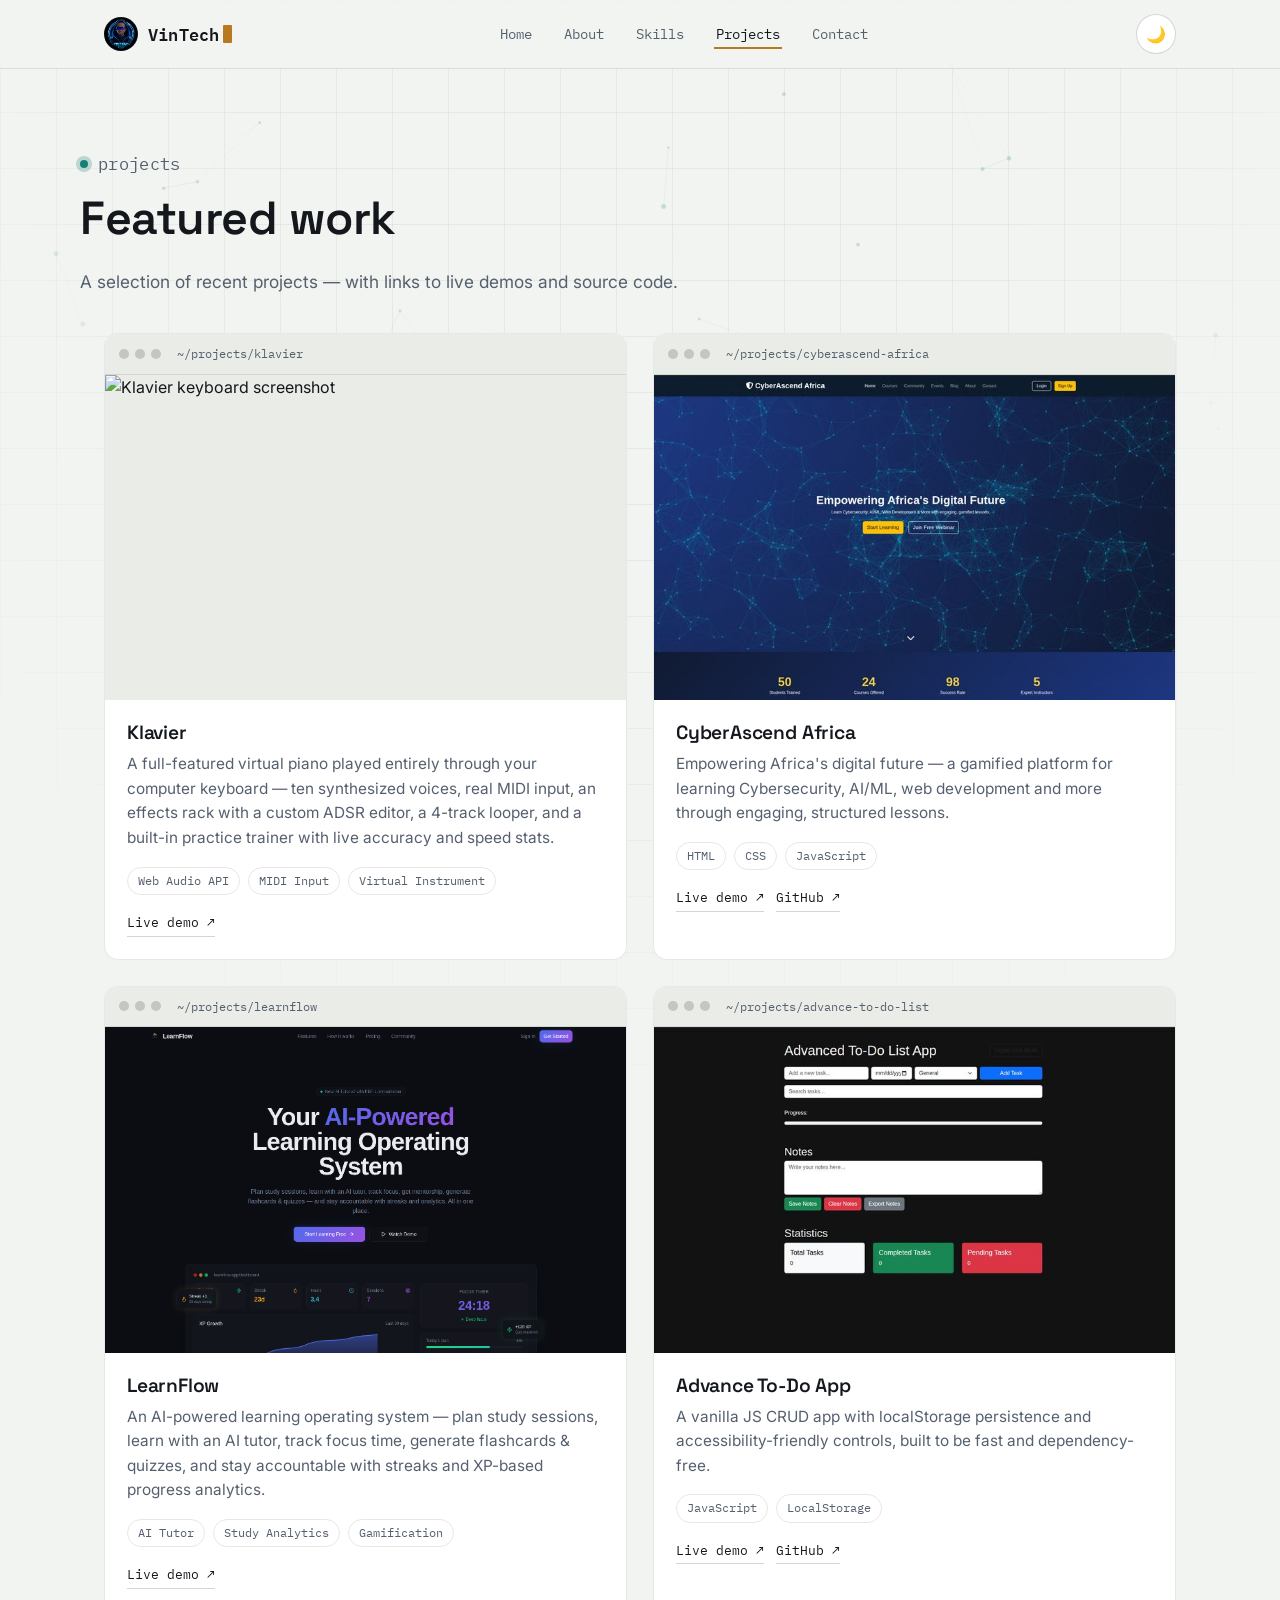
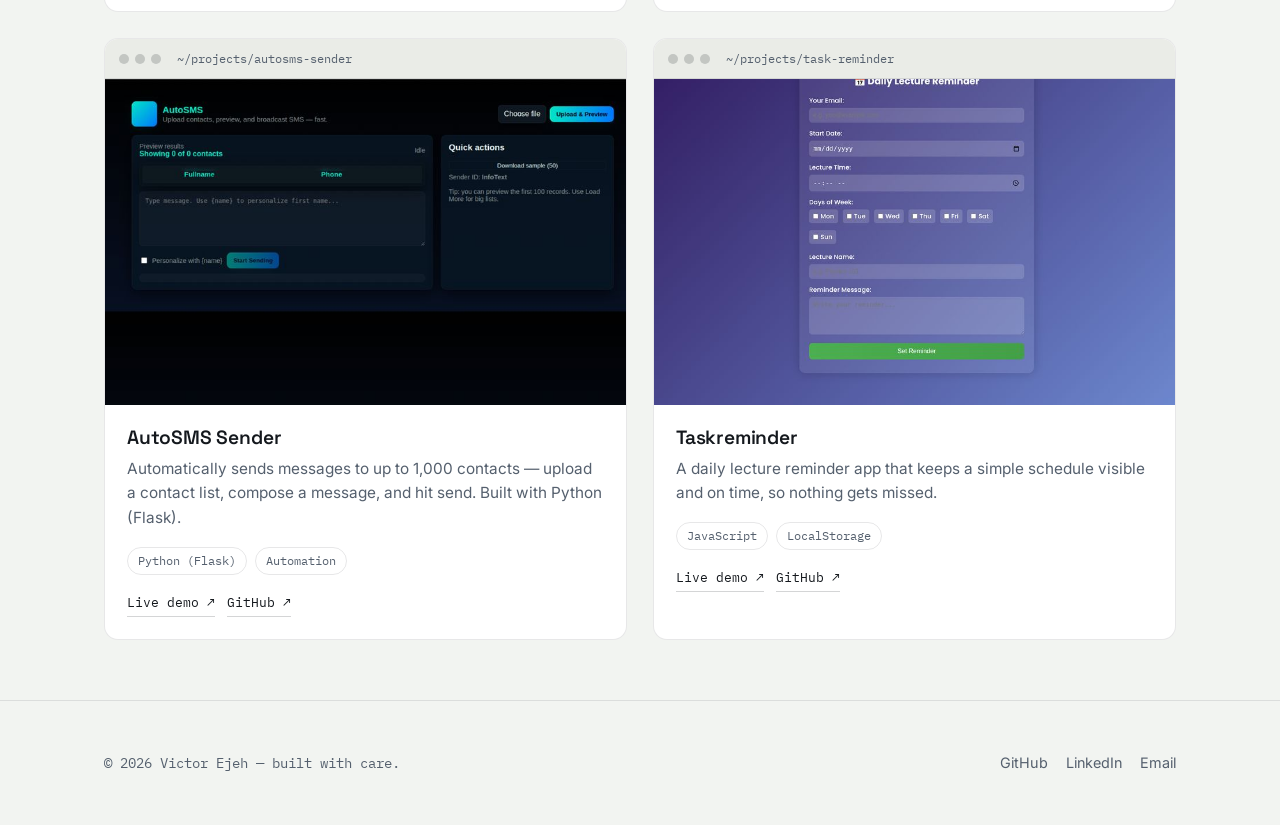
==== projects.html @ 753bf1e8 "Update image source for LearnFlow project" ====
<!DOCTYPE html>
<html lang="en">
<head>
<meta charset="UTF-8" />
<meta name="viewport" content="width=device-width, initial-scale=1.0" />
<title>Projects — Victor Ejeh</title>
<meta name="description" content="A selection of recent work by Victor Ejeh, with links to live demos and source code." />
<link rel="preconnect" href="https://fonts.googleapis.com" />
<link rel="icon" href="favicon.ico" sizes="any" />
<link rel="icon" type="image/png" href="images/favicon-32.png" sizes="32x32" />
<link rel="apple-touch-icon" href="images/apple-touch-icon.png" />
<link rel="stylesheet" href="styles.css" />
<script>
  (function(){ try {
    var t = localStorage.getItem('ve-theme');
    if(t){ document.documentElement.setAttribute('data-theme', t); }
  } catch(e){} })();
</script>
</head>
<body>
<a class="skip-link" href="#main">Skip to content</a>
<div class="bg-grid" aria-hidden="true"></div>
<canvas id="bg-canvas" aria-hidden="true"></canvas>

<header class="site-nav">
  <div class="container">
    <a class="logo" href="index.html"><img src="images/vintech-logo-mark.png" alt="" class="logo-mark" width="34" height="34" /><span class="logo-text">VinTech<span class="cursor" aria-hidden="true"></span></span></a>
    <button class="nav-toggle" data-nav-toggle aria-label="Toggle menu" aria-expanded="false">☰</button>
    <ul class="nav-links" data-nav-links>
      <li><a href="index.html">Home</a></li>
      <li><a href="about.html">About</a></li>
      <li><a href="skills.html">Skills</a></li>
      <li><a href="projects.html">Projects</a></li>
      <li><a href="contact.html">Contact</a></li>
    </ul>
    <div class="nav-right">
      <button class="theme-toggle" data-theme-toggle aria-label="Toggle theme">🌙</button>
    </div>
  </div>
</header>

<main id="main">
  <section class="page-head container reveal is-visible">
    <p class="eyebrow">projects</p>
    <h1>Featured work</h1>
    <p>A selection of recent projects — with links to live demos and source code.</p>
  </section>

  <section class="container">
    <div class="project-grid">

      <article class="project-card reveal">
        <div class="window-bar">
          <span class="window-dots"><span></span><span></span><span></span></span>
          <span class="window-path">~/projects/klavier</span>
        </div>
        <div class="project-media">
          <img src="images/Klavier.jpg" alt="Klavier keyboard screenshot" loading="lazy" />
        </div>
        <div class="project-body">
          <h3>Klavier</h3>
          <p>A full-featured virtual piano played entirely through your computer keyboard — ten synthesized voices, real MIDI input, an effects rack with a custom ADSR editor, a 4-track looper, and a built-in practice trainer with live accuracy and speed stats.</p>
          <div class="project-tags">
            <span class="project-tag">Web Audio API</span>
            <span class="project-tag">MIDI Input</span>
            <span class="project-tag">Virtual Instrument</span>
          </div>
          <div class="project-links">
            <a href="https://klavier-eight.vercel.app/" target="_blank" rel="noopener">Live demo ↗</a>
          </div>
        </div>
      </article>

      <article class="project-card reveal">
        <div class="window-bar">
          <span class="window-dots"><span></span><span></span><span></span></span>
          <span class="window-path">~/projects/cyberascend-africa</span>
        </div>
        <div class="project-media">
          <img src="images/Cyberascend.jpg" alt="CyberAscend Africa screenshot" loading="lazy" />
        </div>
        <div class="project-body">
          <h3>CyberAscend Africa</h3>
          <p>Empowering Africa's digital future — a gamified platform for learning Cybersecurity, AI/ML, web development and more through engaging, structured lessons.</p>
          <div class="project-tags">
            <span class="project-tag">HTML</span>
            <span class="project-tag">CSS</span>
            <span class="project-tag">JavaScript</span>
          </div>
          <div class="project-links">
            <a href="https://cyberascend-africa.vercel.app/" target="_blank" rel="noopener">Live demo ↗</a>
            <a href="https://github.com/Vict1111-code/cyberascend-Africa" target="_blank" rel="noopener">GitHub ↗</a>
          </div>
        </div>
      </article>

      <article class="project-card reveal">
        <div class="window-bar">
          <span class="window-dots"><span></span><span></span><span></span></span>
          <span class="window-path">~/projects/learnflow</span>
        </div>
        <div class="project-media">
          <img src="images/lf.png" alt="LearnFlow dashboard screenshot" loading="lazy" />
        </div>
        <div class="project-body">
          <h3>LearnFlow</h3>
          <p>An AI-powered learning operating system — plan study sessions, learn with an AI tutor, track focus time, generate flashcards &amp; quizzes, and stay accountable with streaks and XP-based progress analytics.</p>
          <div class="project-tags">
            <span class="project-tag">AI Tutor</span>
            <span class="project-tag">Study Analytics</span>
            <span class="project-tag">Gamification</span>
          </div>
          <div class="project-links">
            <a href="https://getlearnflow.lovable.app/" target="_blank" rel="noopener">Live demo ↗</a>
          </div>
        </div>
      </article>

      <article class="project-card reveal">
        <div class="window-bar">
          <span class="window-dots"><span></span><span></span><span></span></span>
          <span class="window-path">~/projects/advance-to-do-list</span>
        </div>
        <div class="project-media">
          <img src="images/AdvanceToDo.jpg" alt="Advance To-Do App screenshot" loading="lazy" />
        </div>
        <div class="project-body">
          <h3>Advance To-Do App</h3>
          <p>A vanilla JS CRUD app with localStorage persistence and accessibility-friendly controls, built to be fast and dependency-free.</p>
          <div class="project-tags">
            <span class="project-tag">JavaScript</span>
            <span class="project-tag">LocalStorage</span>
          </div>
          <div class="project-links">
            <a href="https://advance-to-do-list-zeta.vercel.app/" target="_blank" rel="noopener">Live demo ↗</a>
            <a href="https://github.com/Vict1111-code/Advance-to_do-list" target="_blank" rel="noopener">GitHub ↗</a>
          </div>
        </div>
      </article>

      <article class="project-card reveal">
        <div class="window-bar">
          <span class="window-dots"><span></span><span></span><span></span></span>
          <span class="window-path">~/projects/autosms-sender</span>
        </div>
        <div class="project-media">
          <img src="images/autoSMS.jpg" alt="AutoSMS Sender screenshot" loading="lazy" />
        </div>
        <div class="project-body">
          <h3>AutoSMS Sender</h3>
          <p>Automatically sends messages to up to 1,000 contacts — upload a contact list, compose a message, and hit send. Built with Python (Flask).</p>
          <div class="project-tags">
            <span class="project-tag">Python (Flask)</span>
            <span class="project-tag">Automation</span>
          </div>
          <div class="project-links">
            <a href="https://auto-sms-eight.vercel.app/" target="_blank" rel="noopener">Live demo ↗</a>
            <a href="https://github.com/Vict1111-code/AutoSMS" target="_blank" rel="noopener">GitHub ↗</a>
          </div>
        </div>
      </article>

      <article class="project-card reveal">
        <div class="window-bar">
          <span class="window-dots"><span></span><span></span><span></span></span>
          <span class="window-path">~/projects/task-reminder</span>
        </div>
        <div class="project-media">
          <img src="images/tk.jpg" alt="Taskreminder screenshot" loading="lazy" />
        </div>
        <div class="project-body">
          <h3>Taskreminder</h3>
          <p>A daily lecture reminder app that keeps a simple schedule visible and on time, so nothing gets missed.</p>
          <div class="project-tags">
            <span class="project-tag">JavaScript</span>
            <span class="project-tag">LocalStorage</span>
          </div>
          <div class="project-links">
            <a href="https://taskreminderi.vercel.app/" target="_blank" rel="noopener">Live demo ↗</a>
            <a href="https://github.com/Vict1111-code/Task-reminder" target="_blank" rel="noopener">GitHub ↗</a>
          </div>
        </div>
      </article>

    </div>
  </section>
</main>

<footer class="site-footer">
  <div class="container footer-row">
    <p class="footer-note">© 2026 Victor Ejeh — built with care.</p>
    <div class="footer-links">
      <a href="https://github.com/Vict1111-code" target="_blank" rel="noopener">GitHub</a>
      <a href="https://www.linkedin.com/in/victor-ejeh-155392334" target="_blank" rel="noopener">LinkedIn</a>
      <a href="mailto:v68410811@gmail.com">Email</a>
    </div>
  </div>
</footer>

<script src="script.js"></script>
<script src="motion.js"></script>
</body>
</html>
---- styles.css ----
/* ==========================================================================
   Victor Ejeh — Portfolio
   Design system: "build log" — a developer's journey told like commit history.
   Fonts: Space Grotesk (display) · IBM Plex Mono (labels/data) · Inter (body)
   ========================================================================== */

@import url('https://fonts.googleapis.com/css2?family=Space+Grotesk:wght@400;500;600;700&family=IBM+Plex+Mono:wght@400;500;600&family=Inter:wght@400;500;600;700&display=swap');

:root{
  --bg:#f2f4f1;
  --surface:#ffffff;
  --surface-2:#eaece7;
  --text:#14181d;
  --muted:#55606e;
  --accent:#b9791f;
  --accent-2:#157f76;
  --border:rgba(20,24,29,0.10);
  --border-strong:rgba(20,24,29,0.18);
  --shadow:0 10px 30px -12px rgba(20,24,29,0.18);
  --radius:14px;
  --radius-sm:8px;
  --maxw:1120px;
  color-scheme: light;
}

html[data-theme="dark"]{
  --bg:#0b1220;
  --surface:#121b2e;
  --surface-2:#0e1626;
  --text:#e7ecf3;
  --muted:#93a0b4;
  --accent:#f0a93b;
  --accent-2:#35c9b8;
  --border:rgba(255,255,255,0.09);
  --border-strong:rgba(255,255,255,0.16);
  --shadow:0 10px 30px -12px rgba(0,0,0,0.55);
  color-scheme: dark;
}

*,*::before,*::after{ box-sizing:border-box; }
html{ scroll-behavior:smooth; }
@media (prefers-reduced-motion: reduce){
  html{ scroll-behavior:auto; }
  *,*::before,*::after{ animation-duration:0.001ms !important; animation-iteration-count:1 !important; transition-duration:0.001ms !important; scroll-behavior:auto !important; }
}

body{
  margin:0;
  background:var(--bg);
  color:var(--text);
  font-family:'Inter',system-ui,sans-serif;
  font-size:16px;
  line-height:1.6;
  transition:background .35s ease, color .35s ease;
  -webkit-font-smoothing:antialiased;
}

.bg-grid{
  position:fixed; inset:0; z-index:-2; pointer-events:none;
  background-image:
    linear-gradient(var(--border) 1px, transparent 1px),
    linear-gradient(90deg, var(--border) 1px, transparent 1px);
  background-size:56px 56px;
  mask-image:radial-gradient(ellipse 80% 60% at 50% 0%, black 40%, transparent 85%);
  opacity:.5;
}

/* ---------- animated particle-network background ---------- */
#bg-canvas{
  position:fixed; inset:0; z-index:-1; pointer-events:none;
  width:100%; height:100%;
  opacity:.55;
  mask-image:radial-gradient(ellipse 90% 70% at 50% 0%, black 45%, transparent 92%);
  -webkit-mask-image:radial-gradient(ellipse 90% 70% at 50% 0%, black 45%, transparent 92%);
}
html[data-theme="light"] #bg-canvas{ opacity:.28; }

/* ---------- page transition blend (3D) ---------- */
body{ perspective:1400px; }
#main{
  transform-style:preserve-3d;
  backface-visibility:hidden;
  will-change:transform, opacity, filter;
}
#main.page-exit{
  animation:pageExit .26s ease forwards;
}
#main.page-enter{
  transform:perspective(1400px) rotateY(6deg) translateZ(-80px) translateX(24px);
  opacity:0;
  filter:blur(6px);
}
#main.page-enter-active{
  transform:perspective(1400px) rotateY(0) translateZ(0) translateX(0);
  opacity:1;
  filter:blur(0);
  transition:transform .42s cubic-bezier(.2,.7,.2,1), opacity .38s ease, filter .38s ease;
}
@keyframes pageExit{
  to{
    transform:perspective(1400px) rotateY(-6deg) translateZ(-80px) translateX(-24px);
    opacity:0;
    filter:blur(6px);
  }
}
@media (prefers-reduced-motion: reduce){
  #main.page-exit, #main.page-enter, #main.page-enter-active{
    animation:none !important; transition:none !important; transform:none !important; filter:none !important; opacity:1 !important;
  }
}

h1,h2,h3,h4{
  font-family:'Space Grotesk',system-ui,sans-serif;
  font-weight:600;
  line-height:1.15;
  margin:0 0 .5em;
  letter-spacing:-0.01em;
}

.mono{ font-family:'IBM Plex Mono',monospace; }

a{ color:inherit; text-decoration:none; }

.container{
  max-width:var(--maxw);
  margin:0 auto;
  padding:0 24px;
}

/* ---------- skip link ---------- */
.skip-link{
  position:absolute; left:-999px; top:auto;
  background:var(--accent); color:#0b1220; padding:10px 16px;
  border-radius:var(--radius-sm); z-index:1000; font-family:'IBM Plex Mono',monospace; font-size:14px;
}
.skip-link:focus{ left:16px; top:16px; }

/* ---------- focus ---------- */
a:focus-visible, button:focus-visible, input:focus-visible, textarea:focus-visible{
  outline:2px solid var(--accent-2);
  outline-offset:3px;
  border-radius:4px;
}

/* ---------- nav ---------- */
.site-nav{
  position:sticky; top:0; z-index:100;
  background:color-mix(in srgb, var(--bg) 78%, transparent);
  backdrop-filter:blur(10px) saturate(140%);
  -webkit-backdrop-filter:blur(10px) saturate(140%);
  border-bottom:1px solid var(--border);
}
.site-nav .container{
  display:flex; align-items:center; justify-content:space-between;
  height:68px;
}
.logo{
  font-family:'IBM Plex Mono',monospace;
  font-weight:600;
  font-size:1.05rem;
  display:inline-flex; align-items:center; gap:10px;
}
.logo-mark{
  width:34px; height:34px;
  border-radius:50%;
  object-fit:cover;
  background:#05070c;
  border:1px solid var(--border-strong);
  flex-shrink:0;
}
.logo-text{ display:inline-flex; align-items:center; letter-spacing:.01em; }
.logo .cursor{
  display:inline-block; width:9px; height:1.1em; background:var(--accent);
  margin-left:4px; animation:blink 1.1s steps(1) infinite;
  border-radius:1px;
}
@keyframes blink{ 50%{ opacity:0; } }

.nav-links{
  display:flex; align-items:center; gap:28px; list-style:none; margin:0; padding:0;
}
.nav-links a{
  font-family:'IBM Plex Mono',monospace;
  font-size:14px;
  color:var(--muted);
  position:relative;
  padding:6px 2px;
  transition:color .2s ease;
}
.nav-links a::after{
  content:'';
  position:absolute; left:0; right:100%; bottom:0; height:2px;
  background:var(--accent);
  transition:right .25s ease;
}
.nav-links a:hover,
.nav-links a[aria-current="page"]{ color:var(--text); }
.nav-links a:hover::after,
.nav-links a[aria-current="page"]::after{ right:0; }

.nav-right{ display:flex; align-items:center; gap:10px; }

.theme-toggle{
  width:40px; height:40px;
  display:inline-flex; align-items:center; justify-content:center;
  border-radius:50%;
  border:1px solid var(--border-strong);
  background:var(--surface);
  color:var(--text);
  cursor:pointer;
  font-size:16px;
  transition:transform .25s ease, border-color .2s ease;
}
.theme-toggle:hover{ border-color:var(--accent); transform:rotate(-14deg); }

.nav-toggle{
  display:none;
  width:40px; height:40px;
  border:1px solid var(--border-strong);
  border-radius:var(--radius-sm);
  background:var(--surface);
  color:var(--text);
  cursor:pointer;
  align-items:center; justify-content:center;
}

@media (max-width:760px){
  .nav-toggle{ display:inline-flex; }
  .nav-links{
    position:fixed; inset:68px 0 auto 0;
    flex-direction:column; align-items:flex-start; gap:0;
    background:var(--surface);
    border-bottom:1px solid var(--border);
    padding:8px 24px 20px;
    transform:translateY(-8px);
    opacity:0; visibility:hidden;
    transition:opacity .2s ease, transform .2s ease, visibility .2s;
  }
  .nav-links.open{ opacity:1; visibility:visible; transform:translateY(0); }
  .nav-links li{ width:100%; border-bottom:1px dashed var(--border); }
  .nav-links a{ display:block; padding:14px 0; }
  .nav-links a::after{ display:none; }
}

/* ---------- buttons ---------- */
.btn{
  display:inline-flex; align-items:center; gap:8px;
  font-family:'IBM Plex Mono',monospace;
  font-size:14px;
  padding:12px 20px;
  border-radius:var(--radius-sm);
  border:1px solid var(--border-strong);
  cursor:pointer;
  transition:transform .2s ease, background .2s ease, border-color .2s ease, box-shadow .2s ease;
  background:transparent;
  color:var(--text);
}
.btn:hover{ transform:translateY(-2px); }
.btn-primary{
  background:var(--accent);
  border-color:var(--accent);
  color:#0b1220;
  font-weight:600;
}
.btn-primary:hover{ box-shadow:0 8px 22px -8px var(--accent); }
.btn-ghost:hover{ border-color:var(--accent-2); color:var(--accent-2); }
.btn-arrow{ transition:transform .2s ease; }
.btn:hover .btn-arrow{ transform:translateX(3px); }

/* ---------- eyebrow / section labels ---------- */
.eyebrow{
  font-family:'IBM Plex Mono',monospace;
  font-size:13px;
  color:var(--accent-2);
  display:inline-flex; align-items:center; gap:10px;
  margin-bottom:14px;
  letter-spacing:.02em;
}
.eyebrow::before{
  content:'';
  width:8px; height:8px; border-radius:50%;
  background:var(--accent-2);
  box-shadow:0 0 0 4px color-mix(in srgb, var(--accent-2) 25%, transparent);
}
.section-head{
  max-width:640px;
  margin:0 0 44px;
}
.section-head p{ color:var(--muted); margin:10px 0 0; font-size:1.05rem; }

section{ padding:88px 0; }
@media (max-width:760px){ section{ padding:56px 0; } }

.divider{
  border:0; height:1px; background:var(--border); margin:0;
}

/* ---------- hero ---------- */
.hero{
  padding:72px 0 40px;
  display:grid; grid-template-columns:1.15fr .85fr; gap:56px; align-items:center;
}
@media (max-width:900px){ .hero{ grid-template-columns:1fr; gap:40px; padding:36px 0 20px; } }

.hero-eyebrow{
  font-family:'IBM Plex Mono',monospace;
  font-size:13px; color:var(--muted); margin-bottom:18px;
  display:flex; align-items:center; gap:10px;
}
.status-dot{
  width:9px; height:9px; border-radius:50%; background:#3ecf8e;
  box-shadow:0 0 0 4px rgba(62,207,142,.22);
  animation:pulse 2.2s ease-in-out infinite;
}
@keyframes pulse{ 0%,100%{ opacity:1; } 50%{ opacity:.45; } }

.hero h1{
  font-size:clamp(2.6rem, 6vw, 4.2rem);
  margin-bottom:6px;
}
.hero .role-line{
  font-family:'IBM Plex Mono',monospace;
  font-size:clamp(1.05rem,2.4vw,1.35rem);
  color:var(--accent);
  min-height:1.6em;
  margin-bottom:20px;
}
.hero .role-line .type-cursor{
  display:inline-block; width:2px; height:1em; background:var(--accent);
  margin-left:2px; vertical-align:-2px; animation:blink 1s steps(1) infinite;
}
.hero p.lede{
  font-size:1.1rem; color:var(--muted); max-width:52ch; margin:0 0 32px;
}
.hero-ctas{ display:flex; gap:14px; flex-wrap:wrap; margin-bottom:36px; }

.stack-row{ display:flex; flex-wrap:wrap; gap:10px; }
.chip{
  font-family:'IBM Plex Mono',monospace;
  font-size:13px;
  padding:7px 12px;
  border:1px solid var(--border-strong);
  border-radius:999px;
  color:var(--muted);
  background:var(--surface);
}

.hero-art{
  position:relative;
  justify-self:center;
  width:100%;
  max-width:340px;
}
.hero-art .frame{
  position:relative;
  border-radius:20px;
  overflow:hidden;
  border:1px solid var(--border-strong);
  background:var(--surface);
  box-shadow:var(--shadow);
}
.hero-art img{ width:100%; display:block; aspect-ratio:2/3; object-fit:cover; }
.hero-art .badge{
  position:absolute; left:16px; bottom:-18px;
  background:var(--surface);
  border:1px solid var(--border-strong);
  border-radius:12px;
  padding:10px 14px;
  font-family:'IBM Plex Mono',monospace;
  font-size:12.5px;
  box-shadow:var(--shadow);
  display:flex; align-items:center; gap:8px;
}
.hero-art .badge .status-dot{ width:7px; height:7px; }

/* ---------- feature / info cards ---------- */
.card-grid{
  display:grid; grid-template-columns:repeat(3,1fr); gap:20px;
}
@media (max-width:820px){ .card-grid{ grid-template-columns:1fr; } }

.card{
  background:var(--surface);
  border:1px solid var(--border);
  border-radius:var(--radius);
  padding:26px;
  transition:transform .25s ease, border-color .25s ease, box-shadow .25s ease;
}
.card:hover{ transform:translateY(-4px); border-color:var(--border-strong); box-shadow:var(--shadow); }
.card .tag{
  font-family:'IBM Plex Mono',monospace;
  font-size:12px; color:var(--accent-2); margin-bottom:10px; display:block;
}
.card h3{ font-size:1.15rem; margin-bottom:8px; }
.card p{ color:var(--muted); margin:0; font-size:.96rem; }

/* ---------- reveal on scroll ---------- */
.reveal{
  opacity:0; transform:translateY(18px);
  transition:opacity .6s ease, transform .6s ease;
}
.reveal.is-visible{ opacity:1; transform:translateY(0); }
.reveal-stagger > *{ transition-delay:calc(var(--i,0) * 80ms); }

/* ---------- page hero (inner pages) ---------- */
.page-head{ padding:64px 0 20px; }
.page-head h1{ font-size:clamp(2.1rem,4.5vw,2.9rem); }
.page-head p{ color:var(--muted); font-size:1.08rem; max-width:60ch; }

/* ---------- about page ---------- */
.about-grid{
  display:grid; grid-template-columns:.8fr 1.2fr; gap:48px; align-items:start;
}
@media (max-width:820px){ .about-grid{ grid-template-columns:1fr; } }
.about-portrait{
  border-radius:var(--radius);
  overflow:hidden;
  border:1px solid var(--border-strong);
  box-shadow:var(--shadow);
}
.about-portrait img{ width:100%; display:block; aspect-ratio:2/3; object-fit:cover; }

.about-block{ margin-bottom:34px; }
.about-block h2{ font-size:1.3rem; }
.about-block p{ color:var(--muted); }

/* ---------- commit log / timeline (signature element) ---------- */
.timeline{
  position:relative;
  margin-top:8px;
  padding-left:34px;
}
.timeline::before{
  content:'';
  position:absolute; left:9px; top:6px; bottom:6px; width:2px;
  background:linear-gradient(var(--border-strong), var(--border-strong));
  transform-origin:top;
  transform:scaleY(0);
  transition:transform 1s ease;
}
.timeline.is-visible::before{ transform:scaleY(1); }

.commit{
  position:relative;
  padding-bottom:30px;
}
.commit:last-child{ padding-bottom:0; }
.commit::before{
  content:'';
  position:absolute; left:-34px; top:4px;
  width:18px; height:18px; border-radius:50%;
  background:var(--surface);
  border:2px solid var(--accent-2);
  box-shadow:0 0 0 4px var(--bg);
  opacity:0; transform:scale(.4);
  transition:opacity .35s ease, transform .35s ease;
  transition-delay:calc(var(--i,0) * 150ms);
}
.timeline.is-visible .commit::before{ opacity:1; transform:scale(1); }

.commit-hash{
  font-family:'IBM Plex Mono',monospace;
  font-size:12.5px;
  color:var(--accent-2);
  display:block;
  margin-bottom:4px;
}
.commit h3{ font-size:1.05rem; margin-bottom:4px; }
.commit p{ color:var(--muted); margin:0; font-size:.95rem; }

/* ---------- skills page ---------- */
.skill-groups{ display:grid; gap:18px; }
.skill-group{
  background:var(--surface);
  border:1px solid var(--border);
  border-radius:var(--radius);
  padding:24px 26px;
}
.skill-group-head{
  display:flex; align-items:center; justify-content:space-between; gap:16px;
  margin-bottom:14px;
}
.skill-group-head h3{ margin:0; font-size:1.1rem; }
.skill-group-head .path{ color:var(--muted); font-family:'IBM Plex Mono',monospace; font-size:12.5px; }
.skill-items{ display:flex; flex-wrap:wrap; gap:10px; }
.skill-item{
  display:inline-flex; align-items:center; gap:8px;
  border:1px solid var(--border);
  border-radius:999px;
  padding:7px 8px 7px 12px;
  font-size:.92rem;
  background:var(--bg);
}
.level{
  font-family:'IBM Plex Mono',monospace;
  font-size:11px;
  padding:3px 8px;
  border-radius:999px;
  color:#0b1220;
}
.level-core{ background:var(--accent-2); color:#06231f;}
.level-building{ background:var(--accent); }
.level-exploring{ background:transparent; border:1px solid var(--border-strong); color:var(--muted); }

.legend{ display:flex; gap:18px; flex-wrap:wrap; margin-top:18px; }
.legend span{ font-family:'IBM Plex Mono',monospace; font-size:12.5px; color:var(--muted); display:inline-flex; align-items:center; gap:8px; }
.legend .dot{ width:9px; height:9px; border-radius:50%; }

/* ---------- projects ---------- */
.project-grid{ display:grid; grid-template-columns:repeat(2,1fr); gap:26px; }
@media (max-width:860px){ .project-grid{ grid-template-columns:1fr; } }

.project-card{
  border:1px solid var(--border);
  border-radius:var(--radius);
  background:var(--surface);
  overflow:hidden;
  transition:transform .3s ease, box-shadow .3s ease, border-color .3s ease;
}
.project-card:hover{ transform:translateY(-5px); box-shadow:var(--shadow); border-color:var(--border-strong); }

.window-bar{
  display:flex; align-items:center; gap:10px;
  padding:10px 14px;
  background:var(--surface-2);
  border-bottom:1px solid var(--border);
}
.window-dots{ display:flex; gap:6px; }
.window-dots span{ width:10px; height:10px; border-radius:50%; background:var(--border-strong); }
.window-path{
  font-family:'IBM Plex Mono',monospace;
  font-size:12px;
  color:var(--muted);
  margin-left:6px;
  overflow:hidden; text-overflow:ellipsis; white-space:nowrap;
}

.project-media{ overflow:hidden; aspect-ratio:16/10; background:var(--surface-2); }
.project-media img{ width:100%; height:100%; object-fit:cover; display:block; transition:transform .5s ease; }
.project-card:hover .project-media img{ transform:scale(1.045); }

.project-body{ padding:22px; }
.project-body h3{ font-size:1.2rem; margin-bottom:8px; }
.project-body p{ color:var(--muted); margin:0 0 16px; font-size:.96rem; }
.project-tags{ display:flex; gap:8px; flex-wrap:wrap; margin-bottom:18px; }
.project-tag{
  font-family:'IBM Plex Mono',monospace;
  font-size:11.5px;
  padding:4px 10px;
  border:1px solid var(--border);
  border-radius:999px;
  color:var(--muted);
}
.project-links{ display:flex; gap:12px; }
.project-links a{
  font-family:'IBM Plex Mono',monospace;
  font-size:13px;
  display:inline-flex; align-items:center; gap:6px;
  color:var(--text);
  border-bottom:1px solid var(--border-strong);
  padding-bottom:2px;
  transition:color .2s ease, border-color .2s ease;
}
.project-links a:hover{ color:var(--accent-2); border-color:var(--accent-2); }

/* ---------- contact ---------- */
.contact-grid{
  display:grid; grid-template-columns:1.2fr .8fr; gap:40px; align-items:start;
}
@media (max-width:860px){ .contact-grid{ grid-template-columns:1fr; } }

.field{ margin-bottom:20px; }
.field label{
  display:block; font-family:'IBM Plex Mono',monospace; font-size:13px; color:var(--muted); margin-bottom:8px;
}
.field input, .field textarea{
  width:100%;
  background:var(--surface);
  border:1px solid var(--border-strong);
  border-radius:var(--radius-sm);
  padding:13px 14px;
  color:var(--text);
  font-family:'Inter',sans-serif;
  font-size:.98rem;
  transition:border-color .2s ease, box-shadow .2s ease;
}
.field input:focus, .field textarea:focus{
  outline:none; border-color:var(--accent-2);
  box-shadow:0 0 0 3px color-mix(in srgb, var(--accent-2) 20%, transparent);
}
.field textarea{ min-height:140px; resize:vertical; }

.form-status{ font-family:'IBM Plex Mono',monospace; font-size:13px; margin-top:14px; min-height:1.2em; }
.form-status.ok{ color:var(--accent-2); }

.contact-card{
  background:var(--surface);
  border:1px solid var(--border);
  border-radius:var(--radius);
  padding:26px;
}
.contact-row{ display:flex; justify-content:space-between; gap:12px; padding:14px 0; border-bottom:1px dashed var(--border); }
.contact-row:last-child{ border-bottom:none; }
.contact-row .k{ font-family:'IBM Plex Mono',monospace; font-size:12.5px; color:var(--muted); }
.contact-row .v a{ transition:color .2s ease; }
.contact-row .v a:hover{ color:var(--accent-2); }
.availability{
  display:inline-flex; align-items:center; gap:8px;
  font-family:'IBM Plex Mono',monospace; font-size:12.5px;
  padding:6px 12px; border-radius:999px;
  border:1px solid var(--border-strong);
  margin-bottom:18px;
}

/* ---------- footer ---------- */
footer.site-footer{
  border-top:1px solid var(--border);
  padding:36px 0;
  margin-top:60px;
}
.footer-row{
  display:flex; align-items:center; justify-content:space-between; gap:16px; flex-wrap:wrap;
}
.footer-note{ color:var(--muted); font-size:.9rem; font-family:'IBM Plex Mono',monospace; }
.footer-links{ display:flex; gap:18px; }
.footer-links a{ color:var(--muted); transition:color .2s ease; font-size:.9rem; }
.footer-links a:hover{ color:var(--accent-2); }
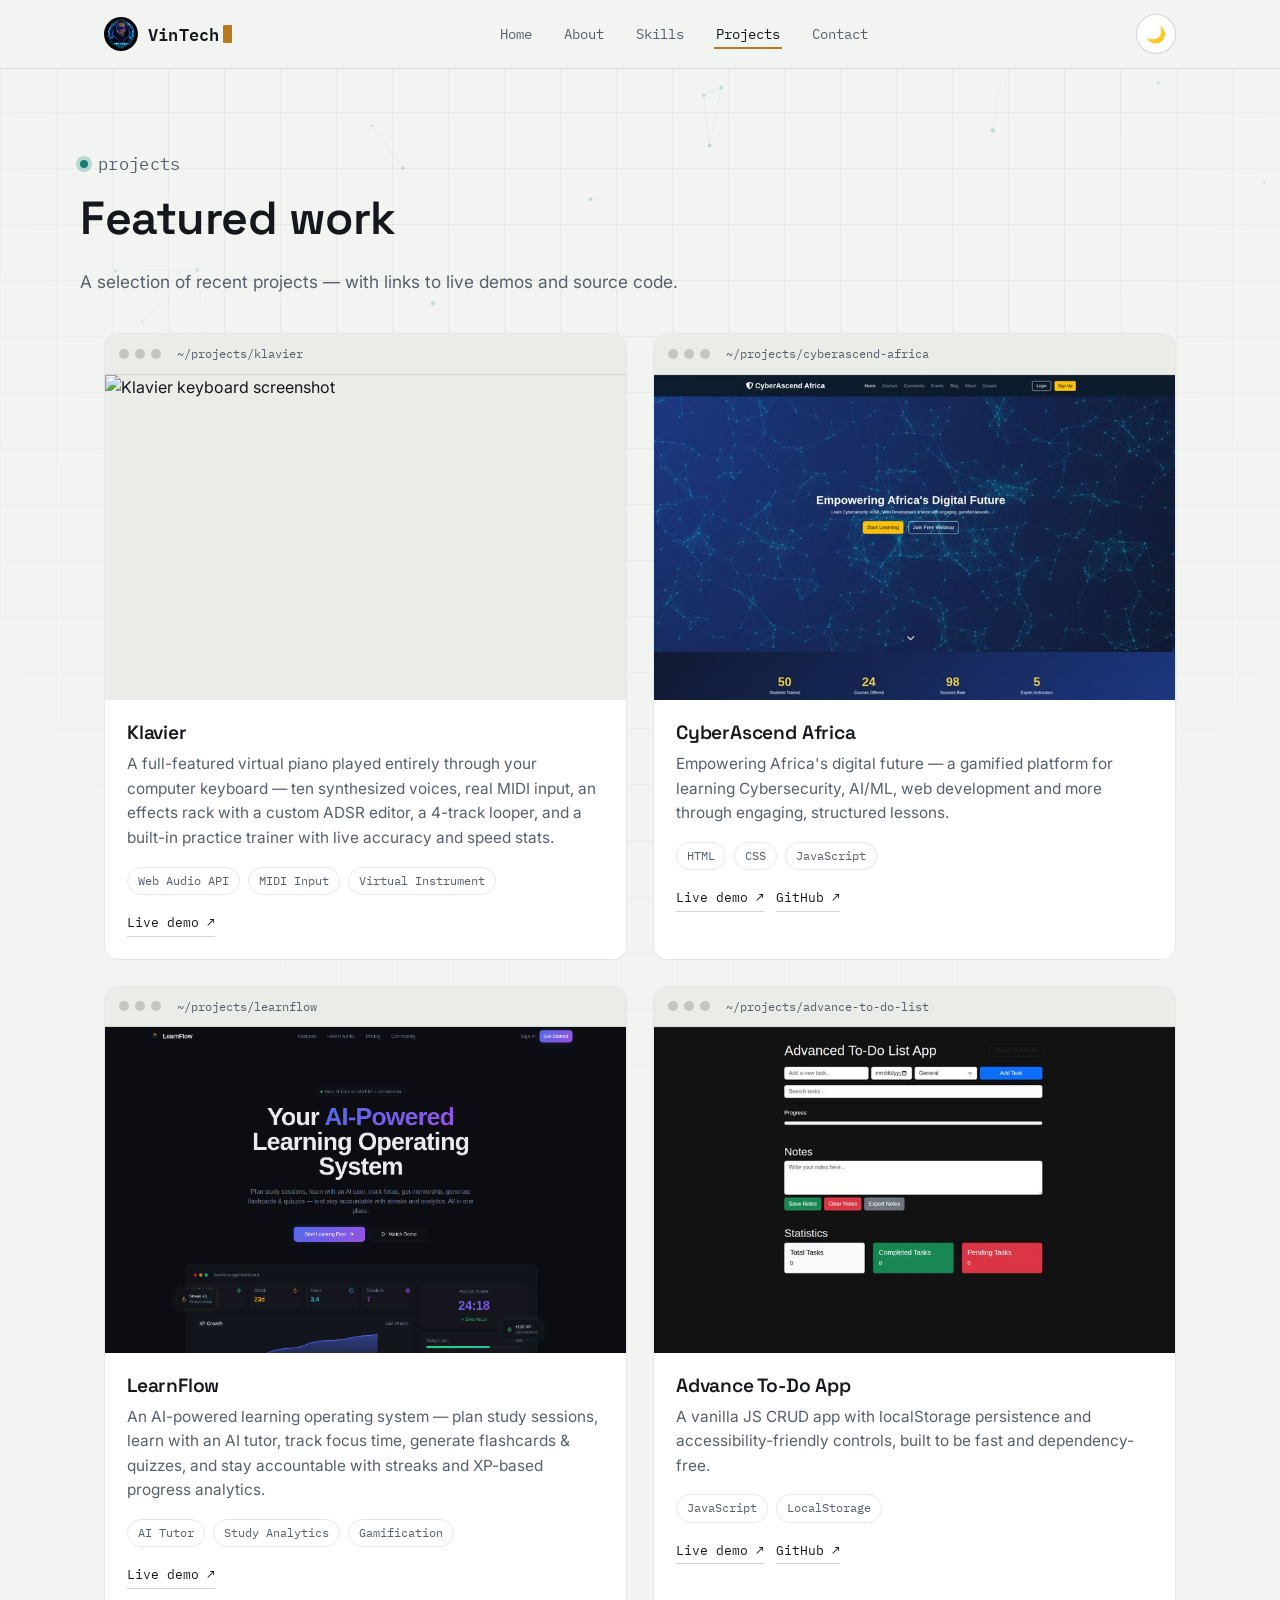
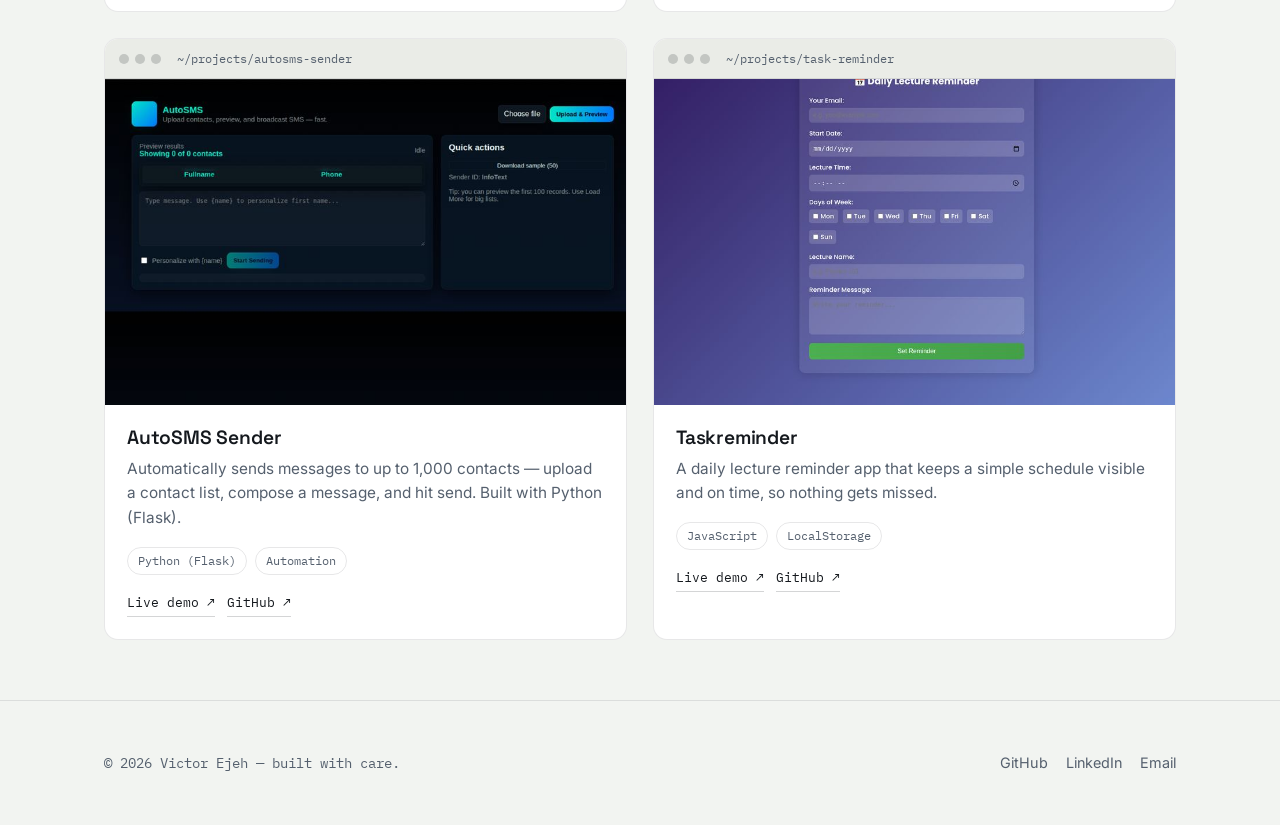
==== commit 66fa66f9: "Fix image source for Klavier project" ====
--- a/projects.html
+++ b/projects.html
@@ -55,7 +55,7 @@
           <span class="window-path">~/projects/klavier</span>
         </div>
         <div class="project-media">
-          <img src="images/Klavier.jpg" alt="Klavier keyboard screenshot" loading="lazy" />
+          <img src="images/Klavier..png" alt="Klavier keyboard screenshot" loading="lazy" />
         </div>
         <div class="project-body">
           <h3>Klavier</h3>
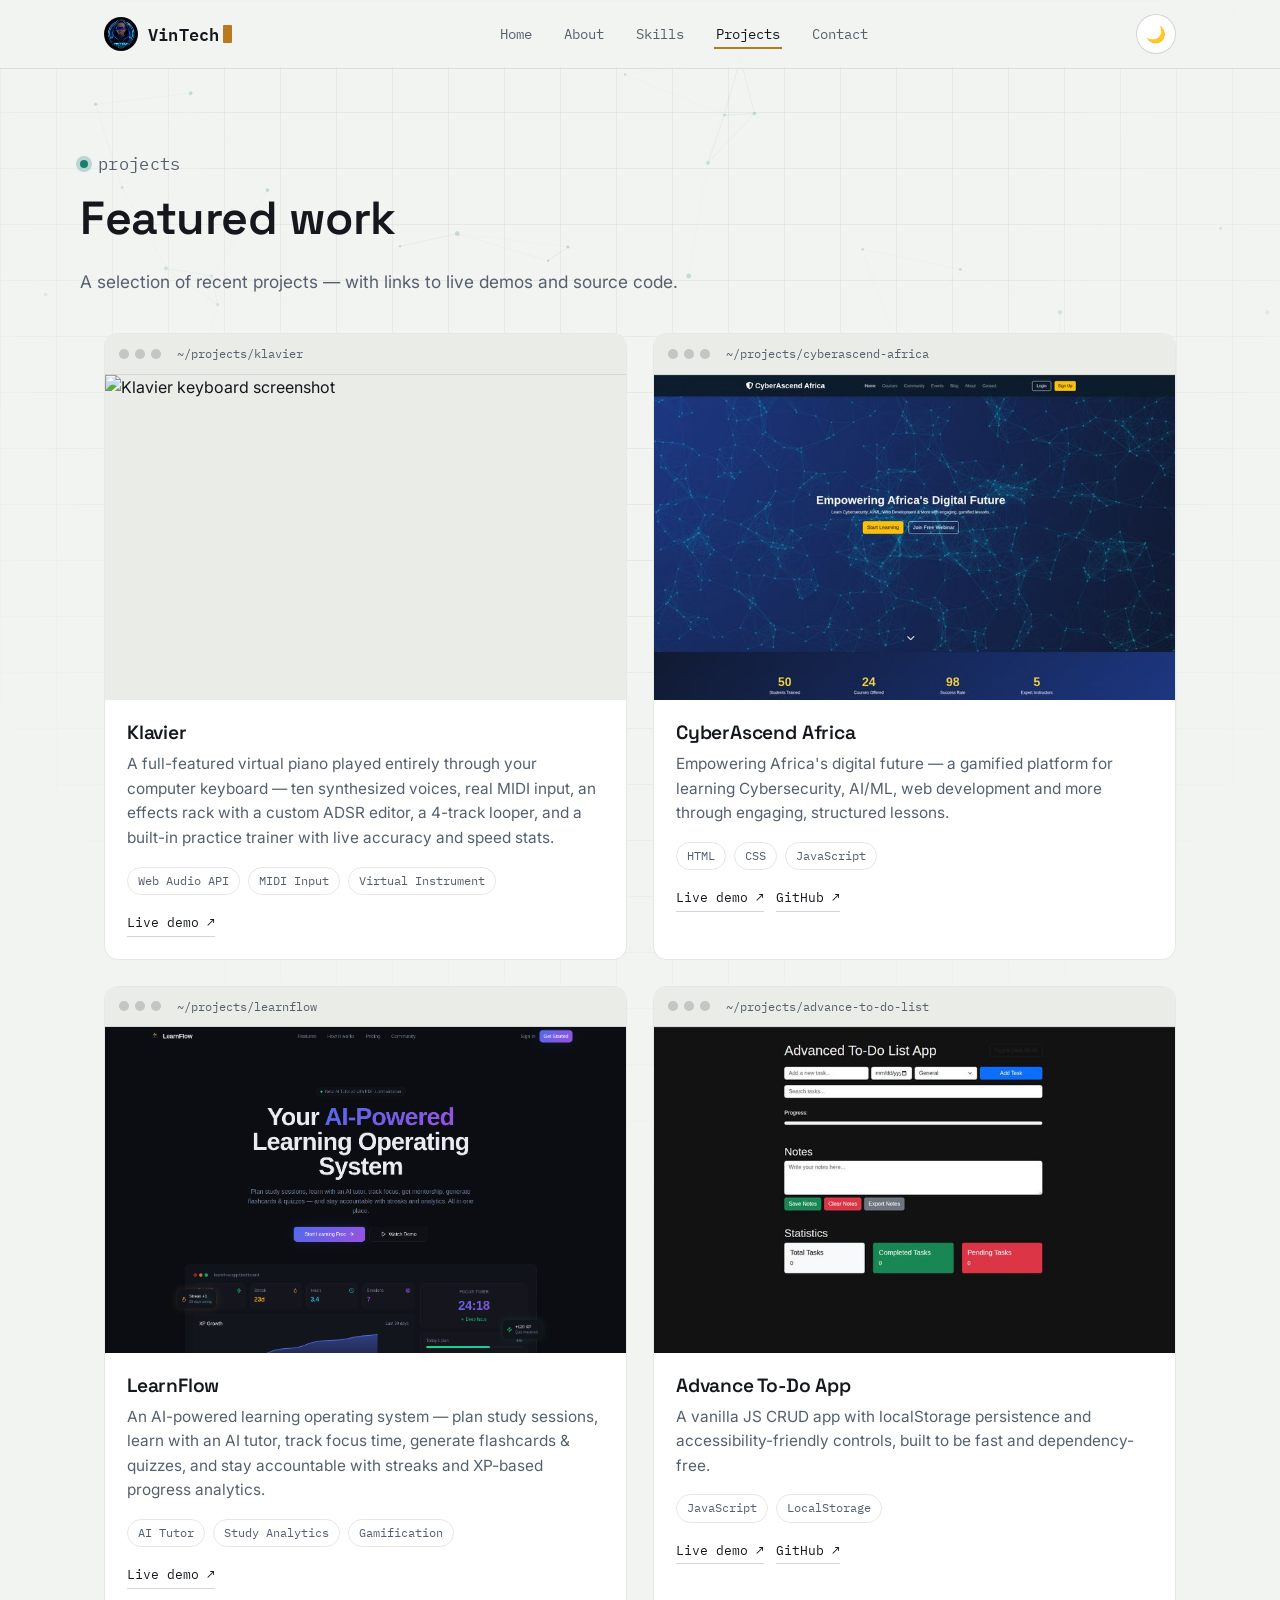
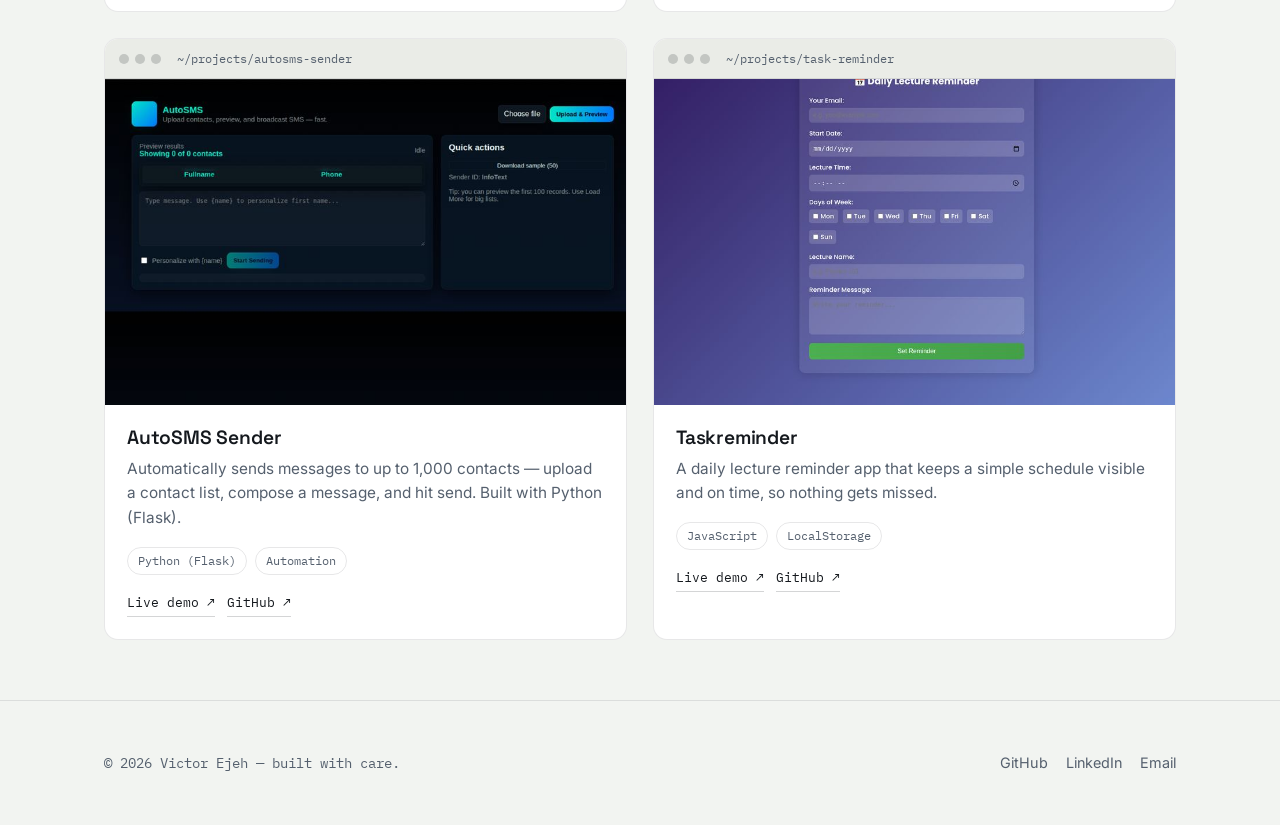
==== commit 28909857: "Fix image source for Klavier project" ====
--- a/projects.html
+++ b/projects.html
@@ -55,7 +55,7 @@
           <span class="window-path">~/projects/klavier</span>
         </div>
         <div class="project-media">
-          <img src="images/Klavier..png" alt="Klavier keyboard screenshot" loading="lazy" />
+          <img src="images/Klavier.png" alt="Klavier keyboard screenshot" loading="lazy" />
         </div>
         <div class="project-body">
           <h3>Klavier</h3>
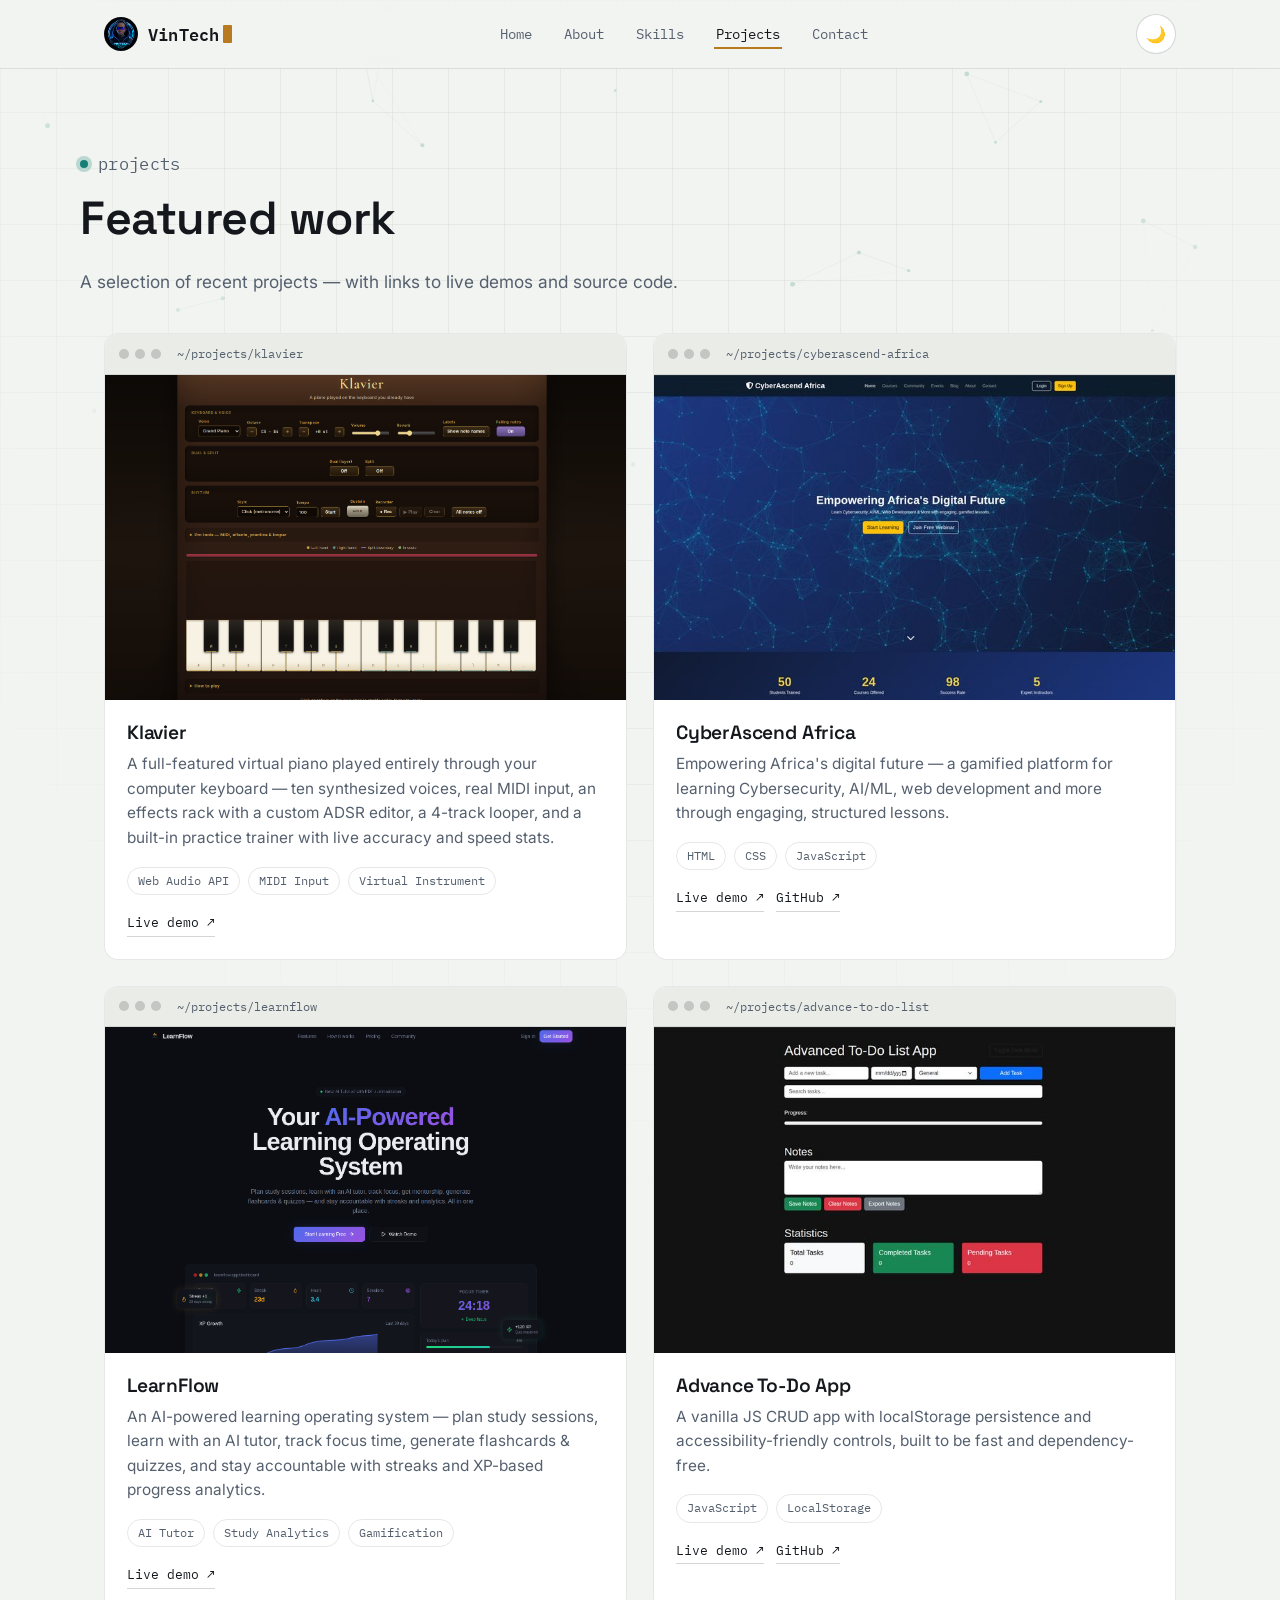
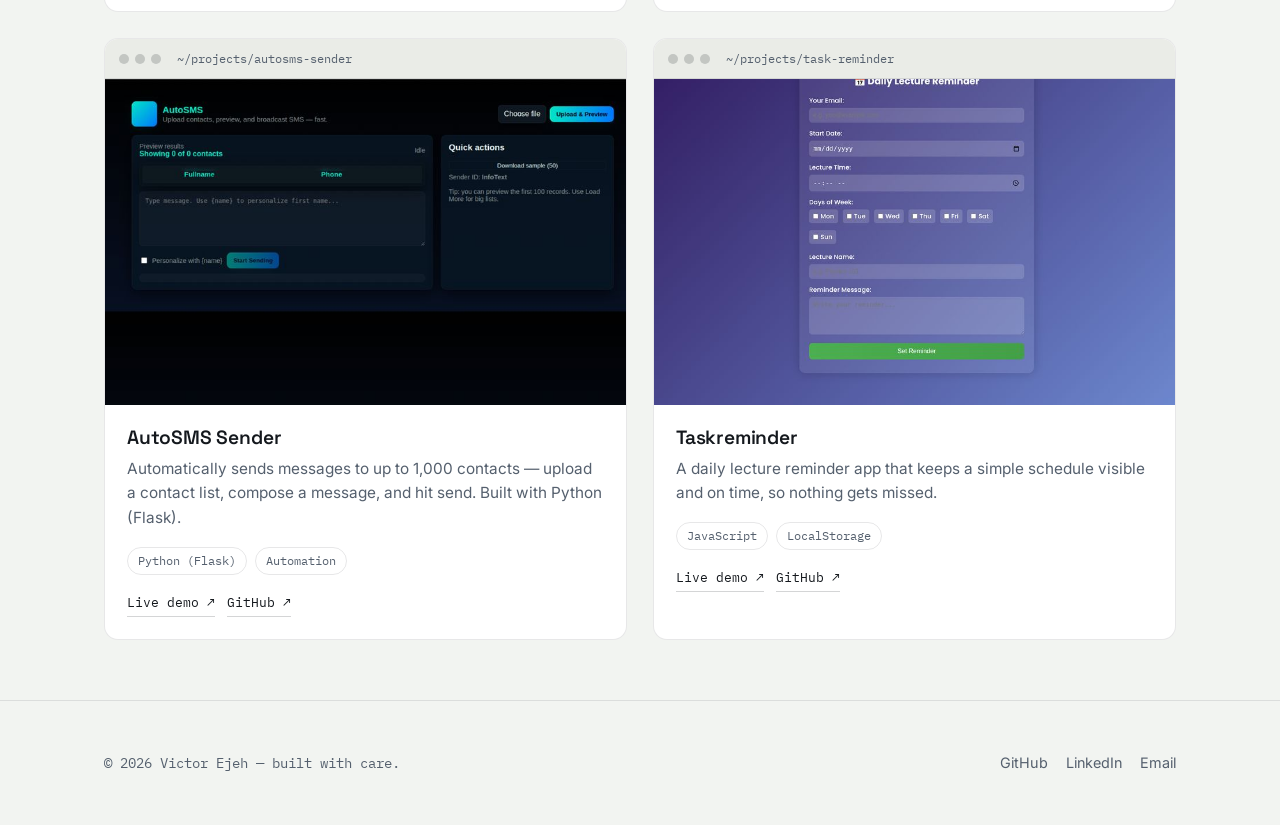
==== commit eaf2dcaa: "Fix image filename case in projects.html" ====
--- a/projects.html
+++ b/projects.html
@@ -55,7 +55,7 @@
           <span class="window-path">~/projects/klavier</span>
         </div>
         <div class="project-media">
-          <img src="images/Klavier.png" alt="Klavier keyboard screenshot" loading="lazy" />
+          <img src="images/klavier.png" alt="Klavier keyboard screenshot" loading="lazy" />
         </div>
         <div class="project-body">
           <h3>Klavier</h3>
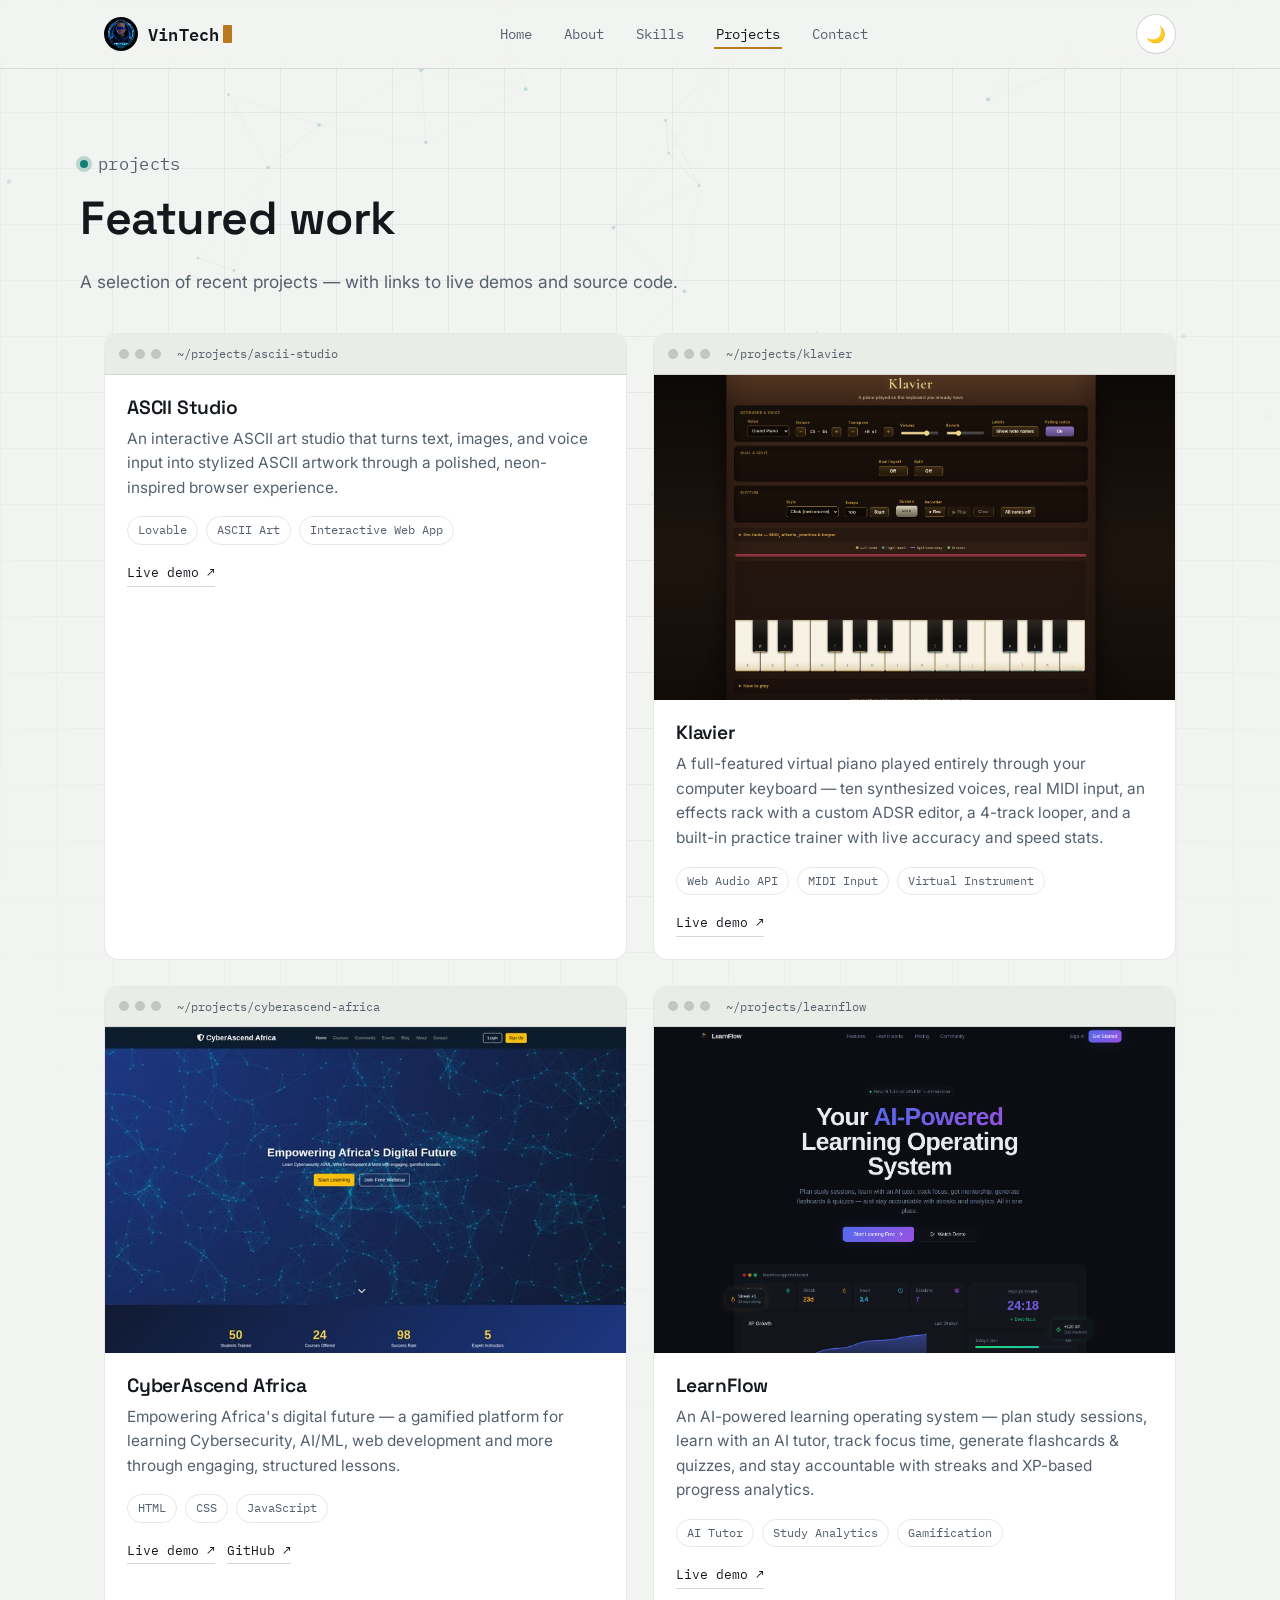
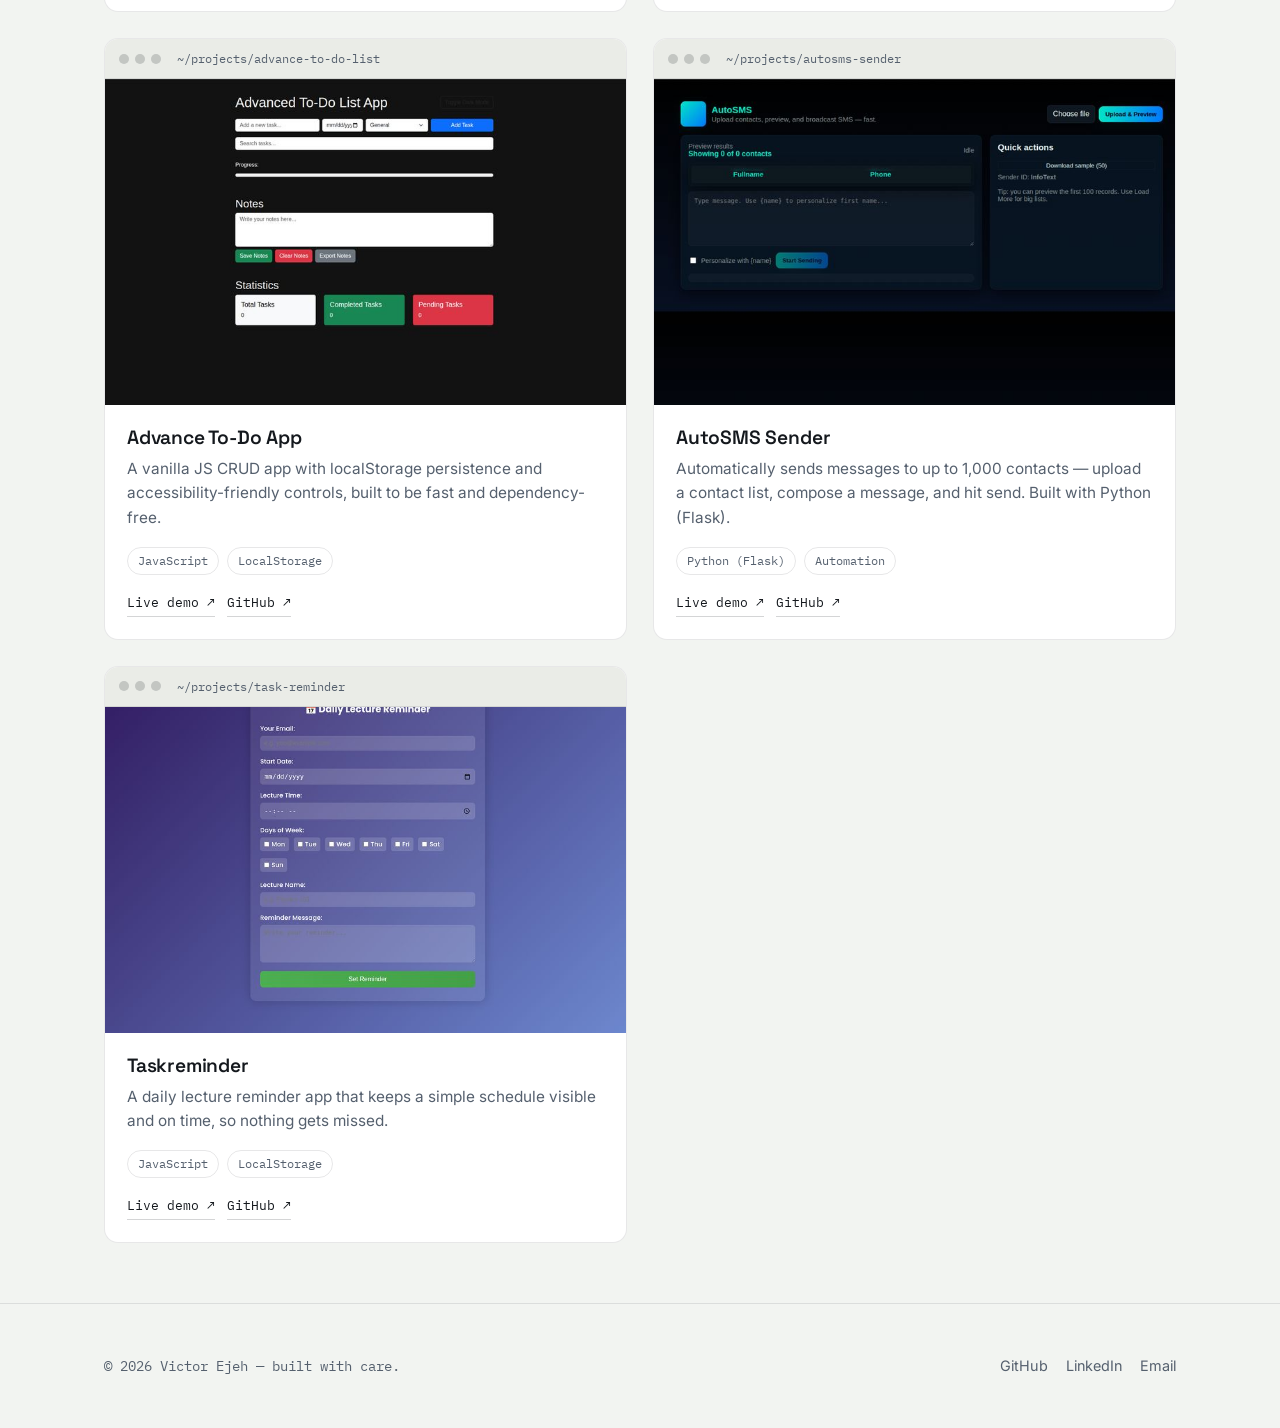
==== commit de40264a: "Add ASCII Studio to portfolio projects" ====
--- a/projects.html
+++ b/projects.html
@@ -52,6 +52,25 @@
       <article class="project-card reveal">
         <div class="window-bar">
           <span class="window-dots"><span></span><span></span><span></span></span>
+          <span class="window-path">~/projects/ascii-studio</span>
+        </div>
+        <div class="project-body">
+          <h3>ASCII Studio</h3>
+          <p>An interactive ASCII art studio that turns text, images, and voice input into stylized ASCII artwork through a polished, neon-inspired browser experience.</p>
+          <div class="project-tags">
+            <span class="project-tag">Lovable</span>
+            <span class="project-tag">ASCII Art</span>
+            <span class="project-tag">Interactive Web App</span>
+          </div>
+          <div class="project-links">
+            <a href="https://ascii-forge-studio.lovable.app/" target="_blank" rel="noopener">Live demo ↗</a>
+          </div>
+        </div>
+      </article>
+
+      <article class="project-card reveal">
+        <div class="window-bar">
+          <span class="window-dots"><span></span><span></span><span></span></span>
           <span class="window-path">~/projects/klavier</span>
         </div>
         <div class="project-media">
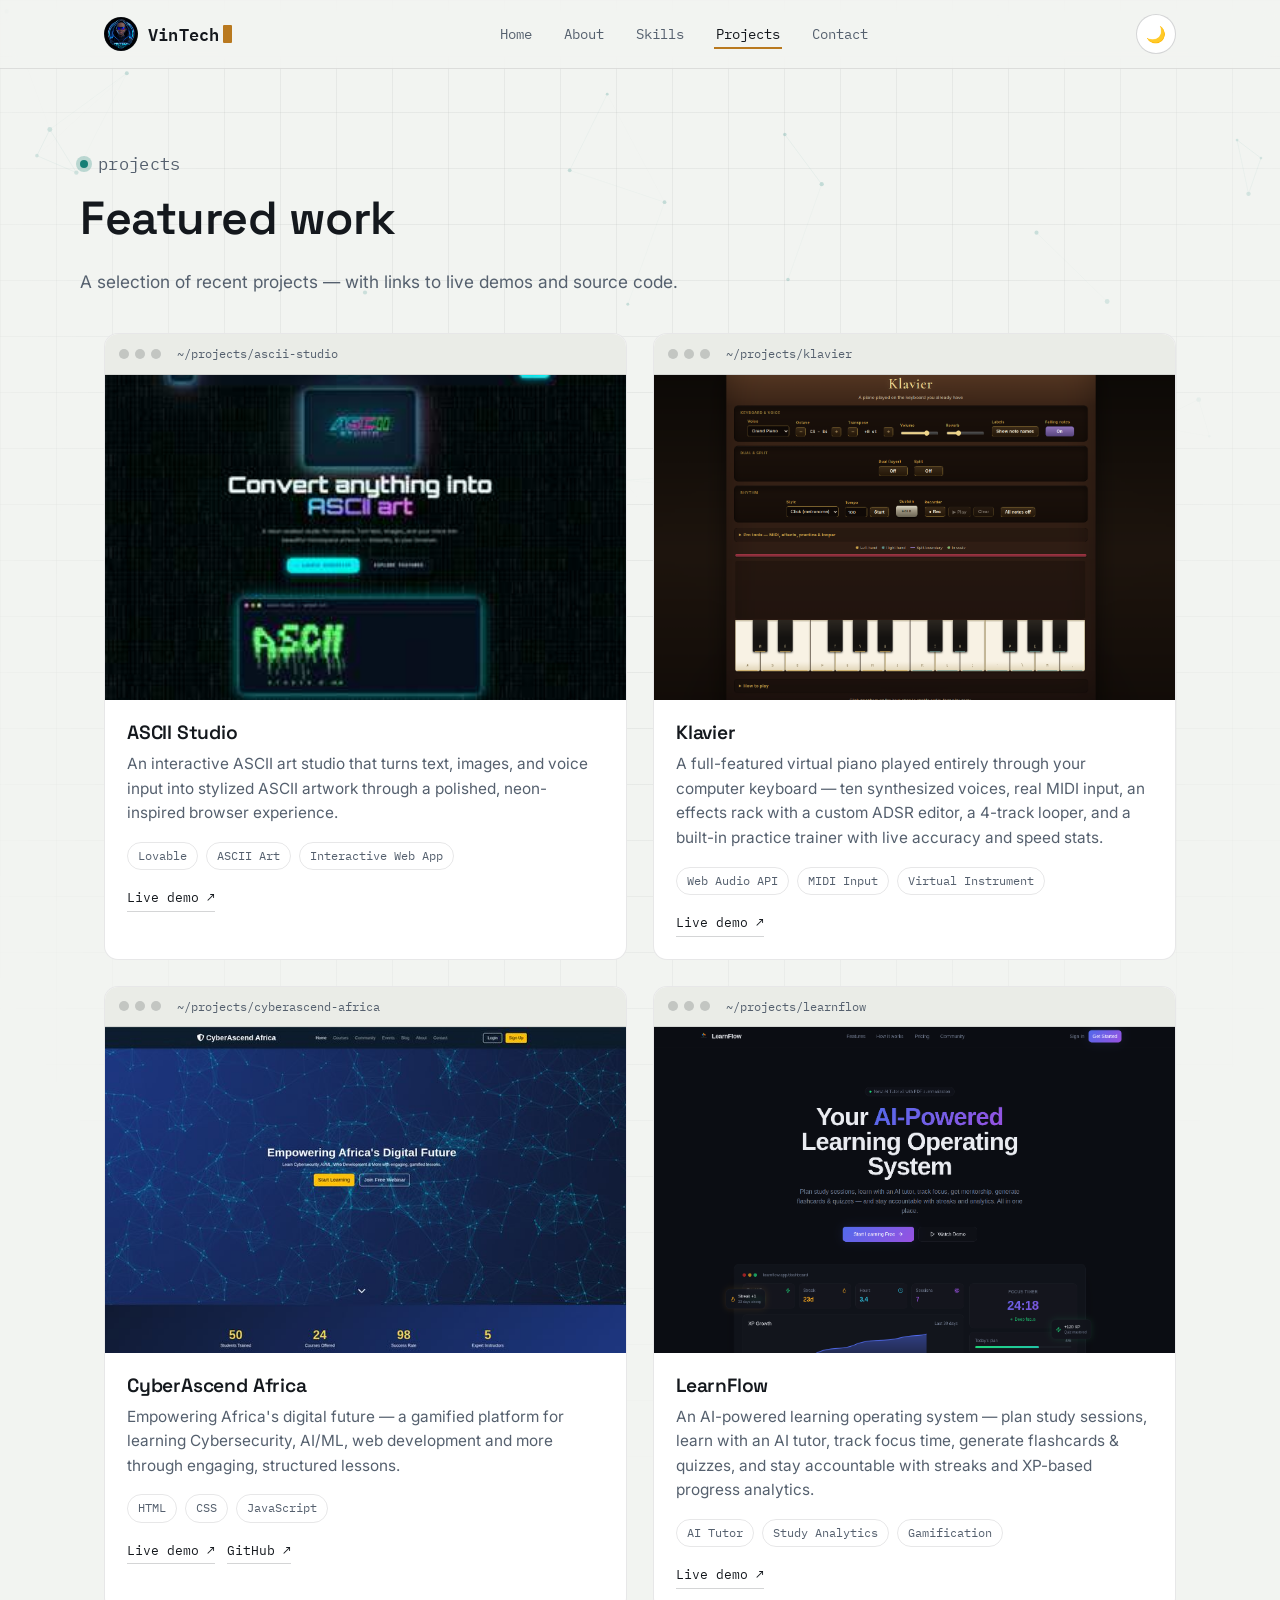
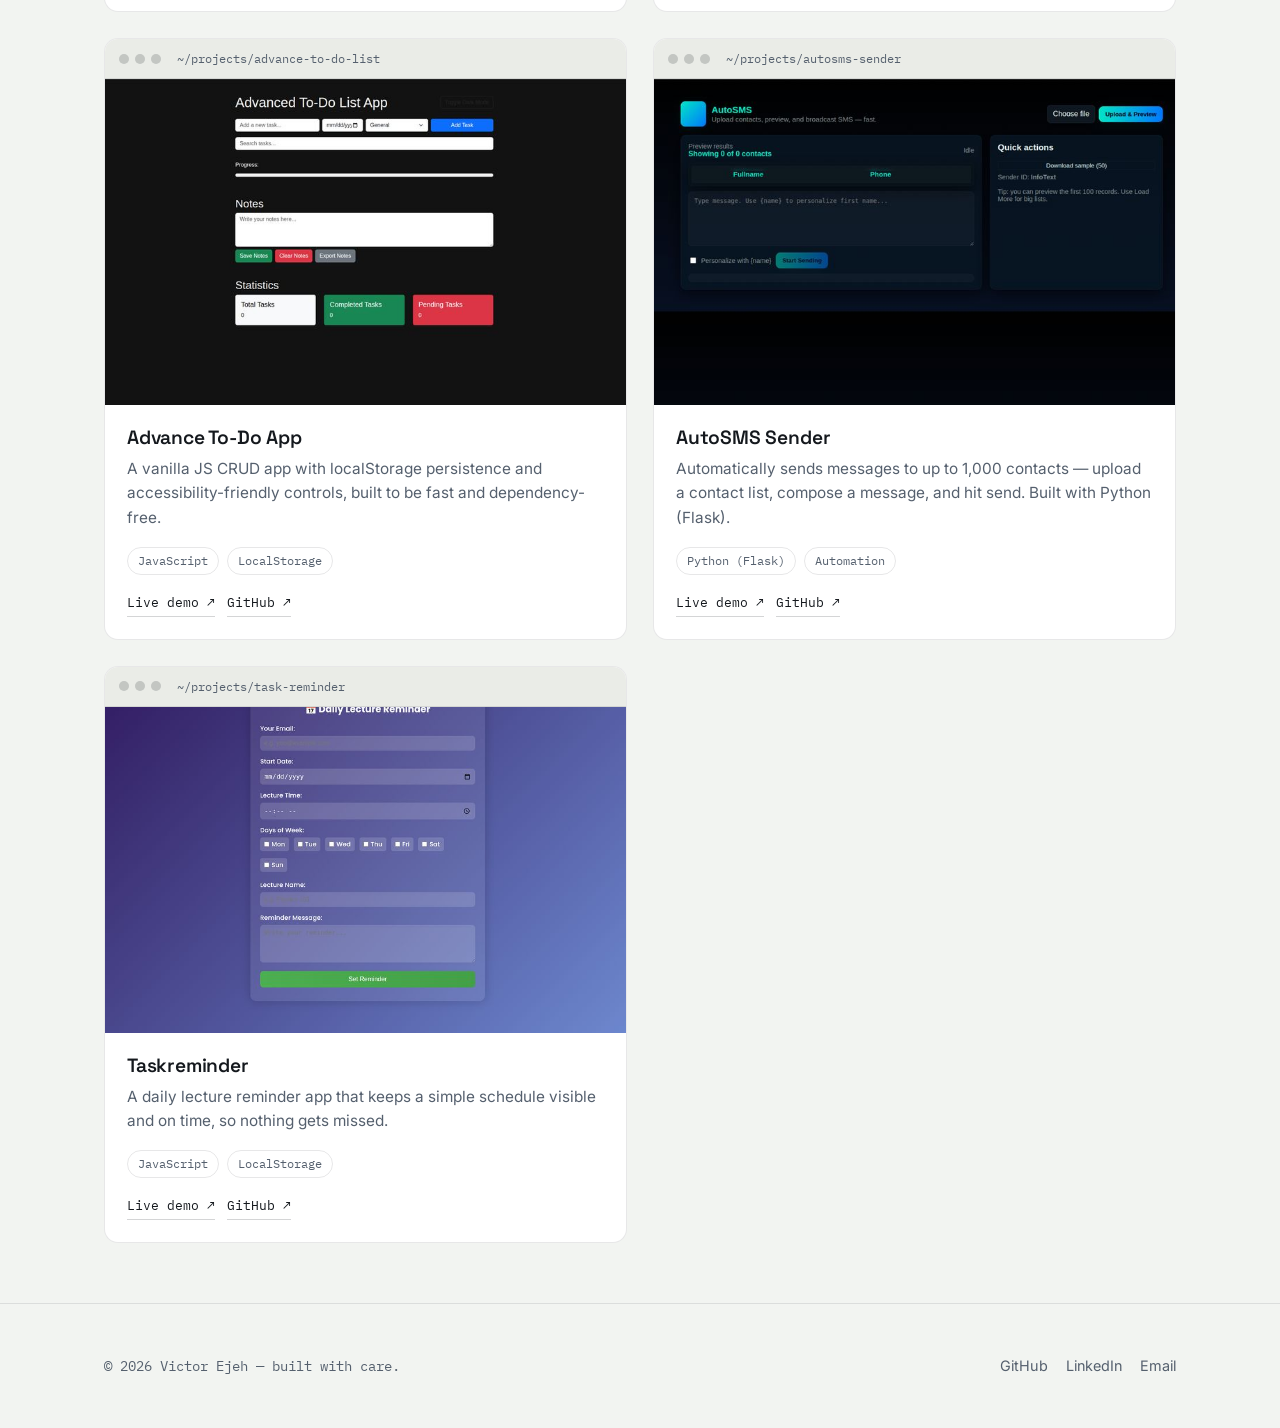
==== commit 2383a40d: "Show ASCII Studio screenshot in portfolio" ====
--- a/projects.html
+++ b/projects.html
@@ -54,6 +54,9 @@
           <span class="window-dots"><span></span><span></span><span></span></span>
           <span class="window-path">~/projects/ascii-studio</span>
         </div>
+        <div class="project-media">
+          <img src="images/ascii-studio.jpg" alt="ASCII Studio interactive ASCII art generator screenshot" loading="lazy" />
+        </div>
         <div class="project-body">
           <h3>ASCII Studio</h3>
           <p>An interactive ASCII art studio that turns text, images, and voice input into stylized ASCII artwork through a polished, neon-inspired browser experience.</p>
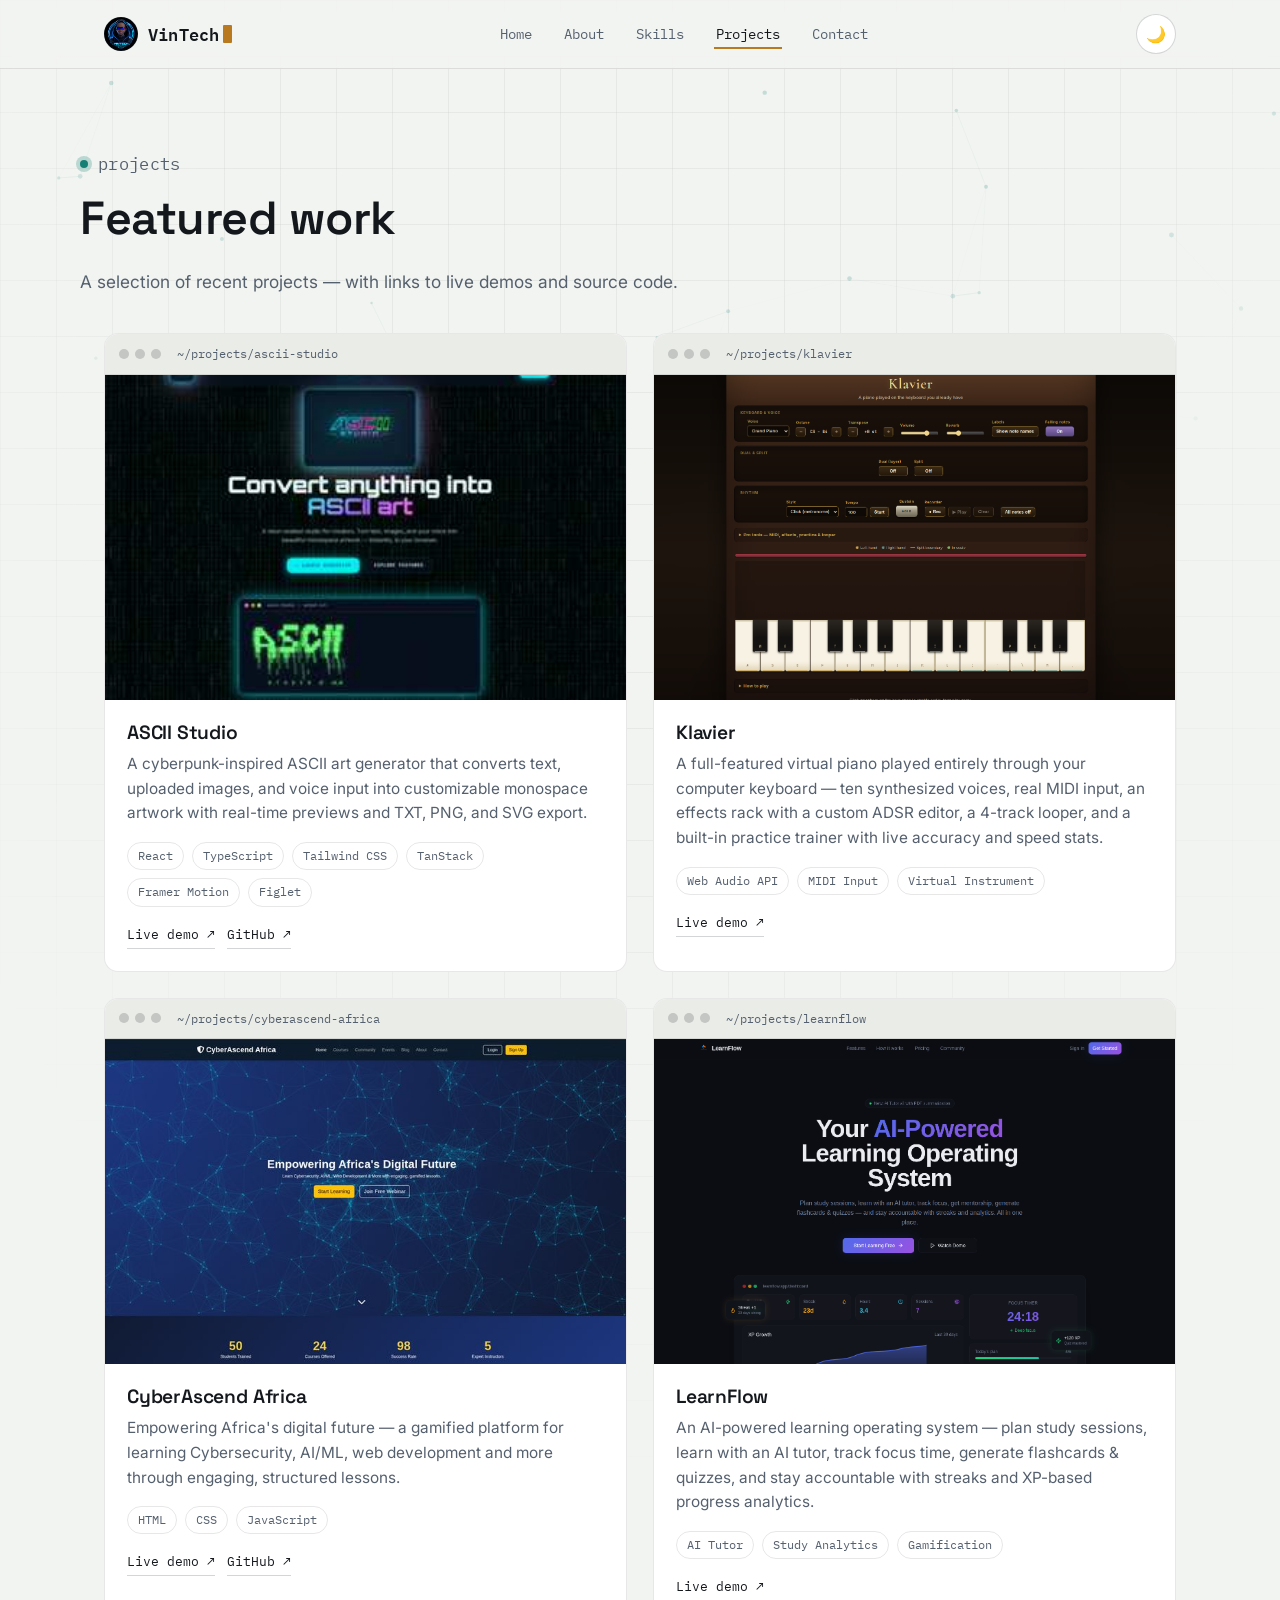
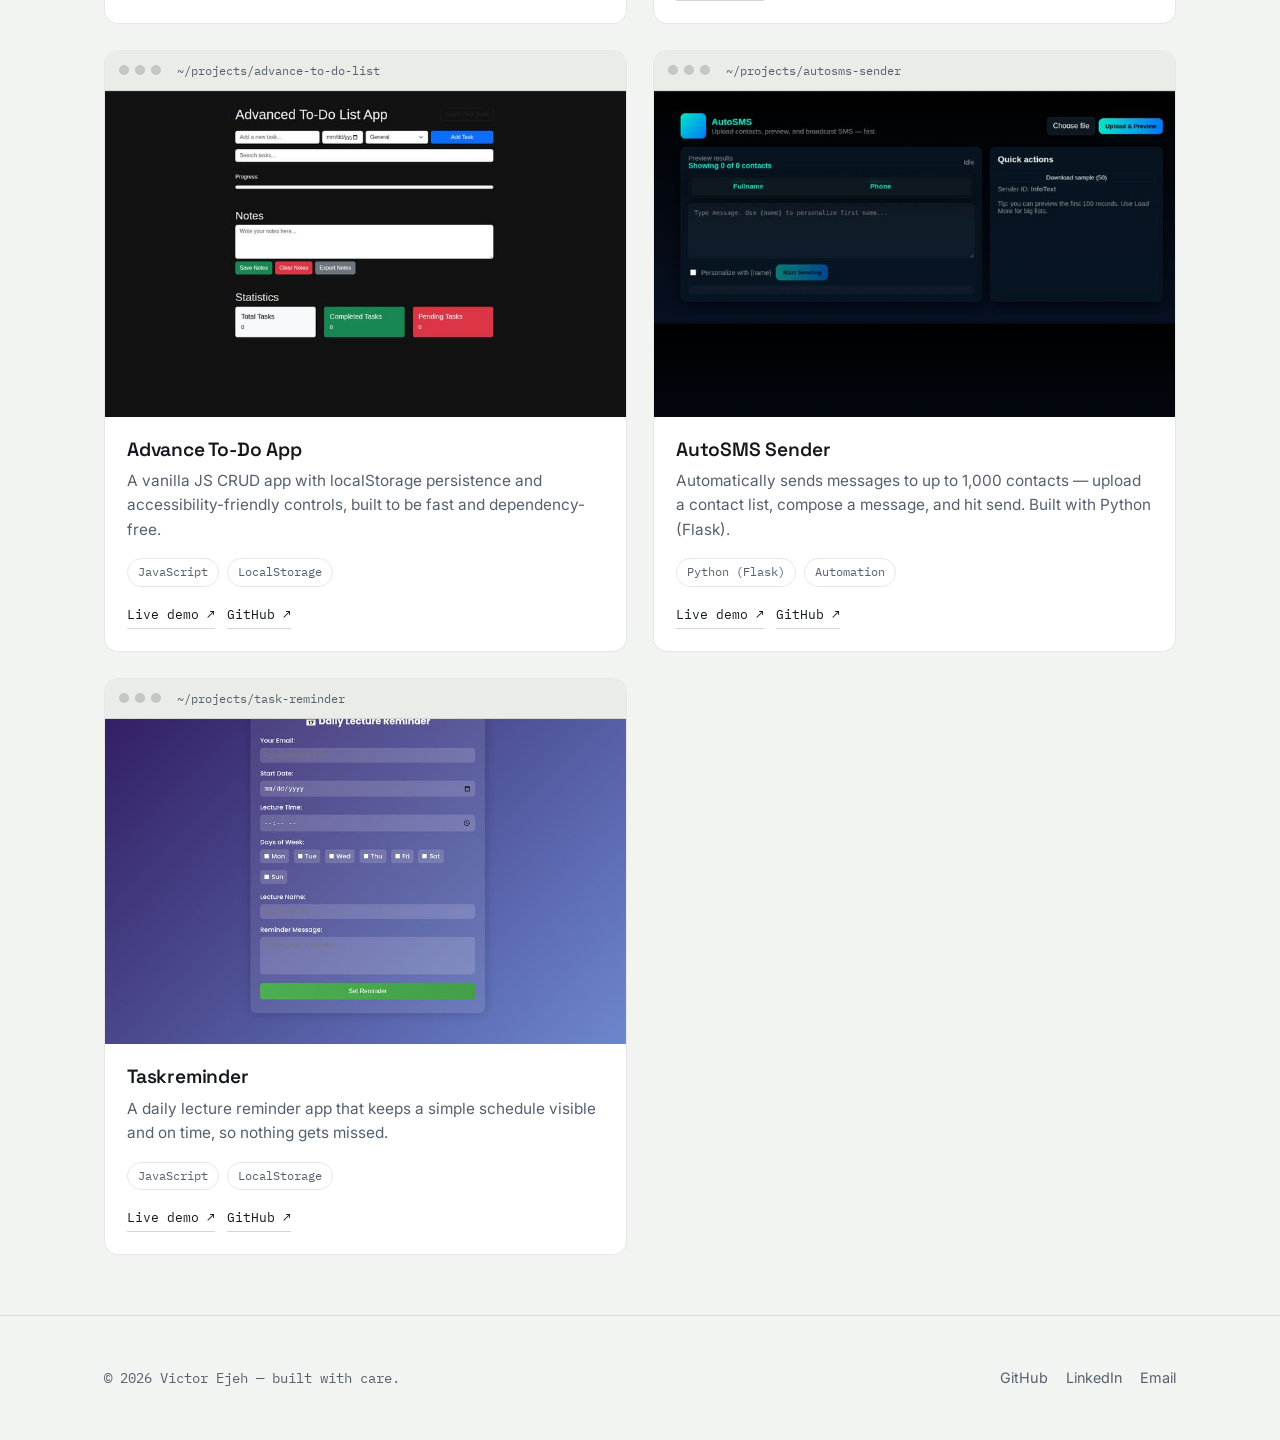
==== commit 431c3bdc: "Update ASCII Studio portfolio details" ====
--- a/projects.html
+++ b/projects.html
@@ -59,14 +59,18 @@
         </div>
         <div class="project-body">
           <h3>ASCII Studio</h3>
-          <p>An interactive ASCII art studio that turns text, images, and voice input into stylized ASCII artwork through a polished, neon-inspired browser experience.</p>
-          <div class="project-tags">
-            <span class="project-tag">Lovable</span>
-            <span class="project-tag">ASCII Art</span>
-            <span class="project-tag">Interactive Web App</span>
+          <p>A cyberpunk-inspired ASCII art generator that converts text, uploaded images, and voice input into customizable monospace artwork with real-time previews and TXT, PNG, and SVG export.</p>
+          <div class="project-tags">
+            <span class="project-tag">React</span>
+            <span class="project-tag">TypeScript</span>
+            <span class="project-tag">Tailwind CSS</span>
+            <span class="project-tag">TanStack</span>
+            <span class="project-tag">Framer Motion</span>
+            <span class="project-tag">Figlet</span>
           </div>
           <div class="project-links">
             <a href="https://ascii-forge-studio.lovable.app/" target="_blank" rel="noopener">Live demo ↗</a>
+            <a href="https://github.com/Vict1111-code/ascii-forge-studio" target="_blank" rel="noopener">GitHub ↗</a>
           </div>
         </div>
       </article>
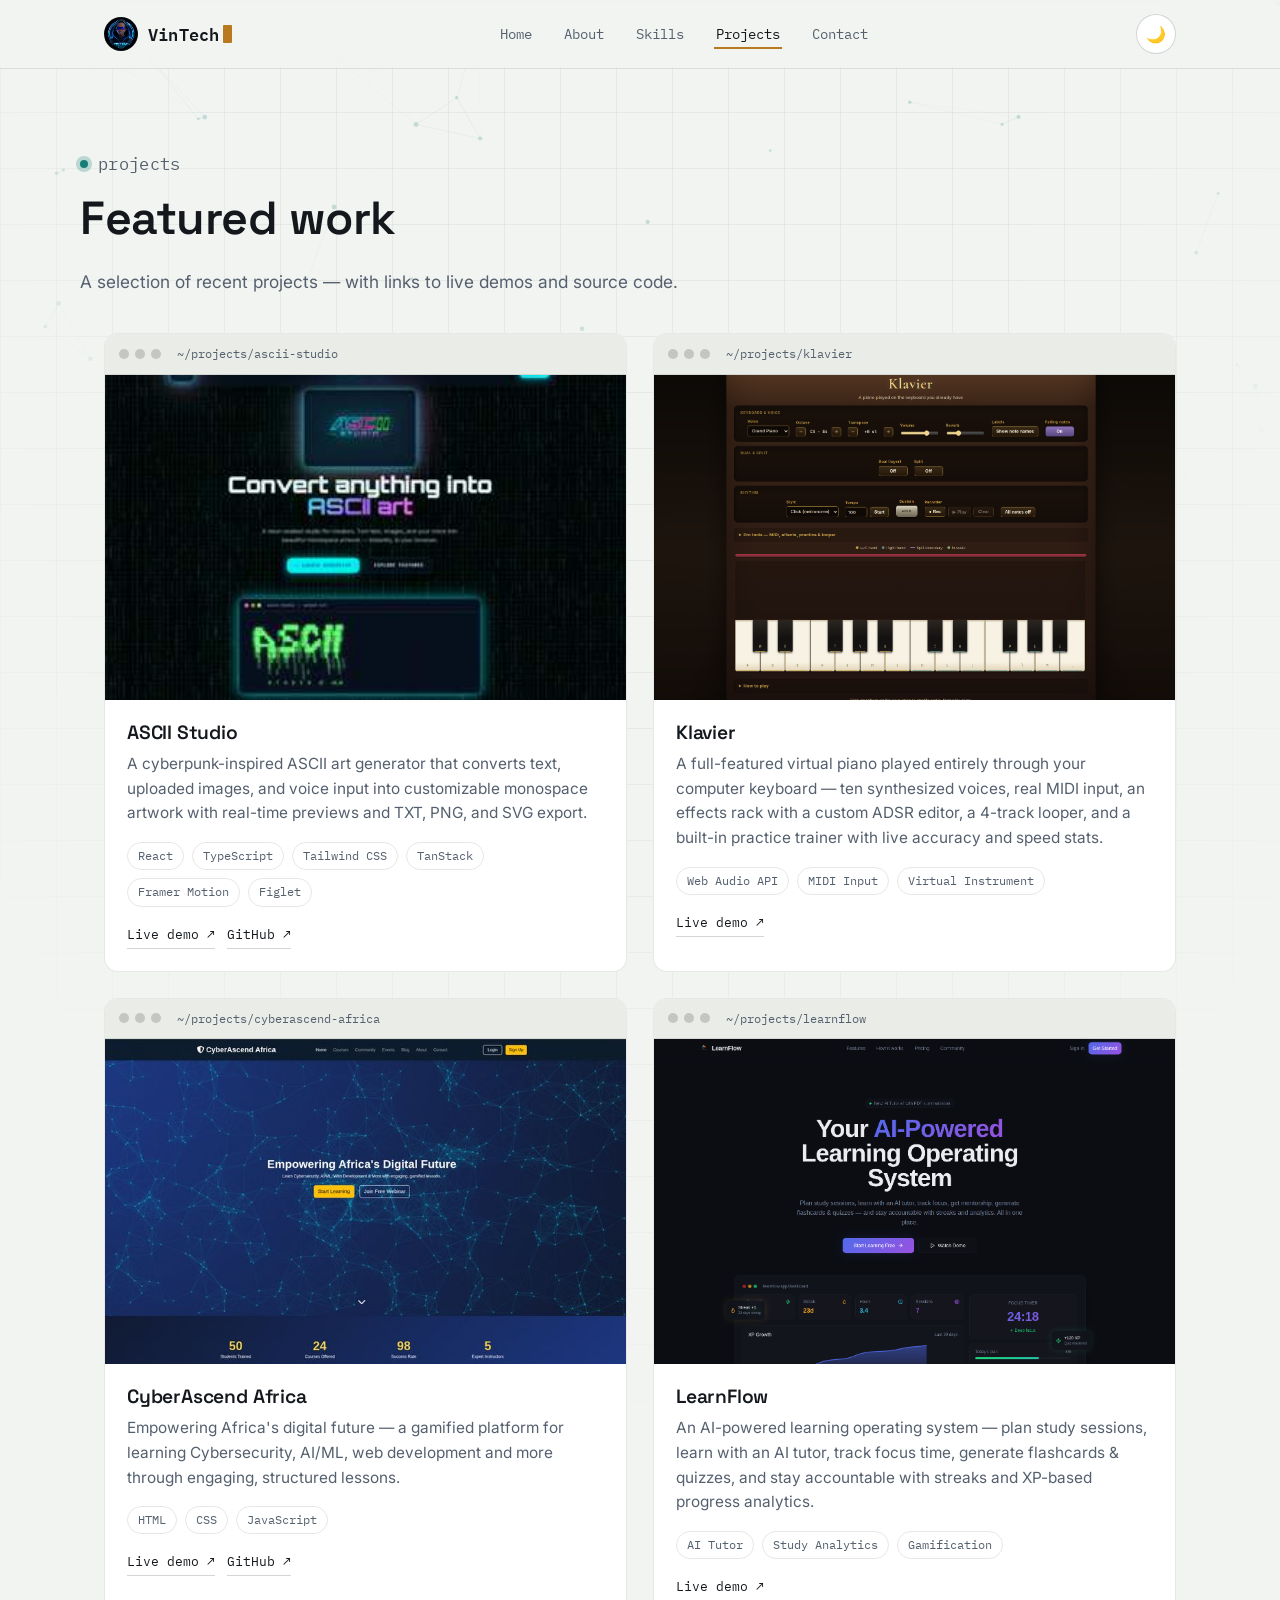
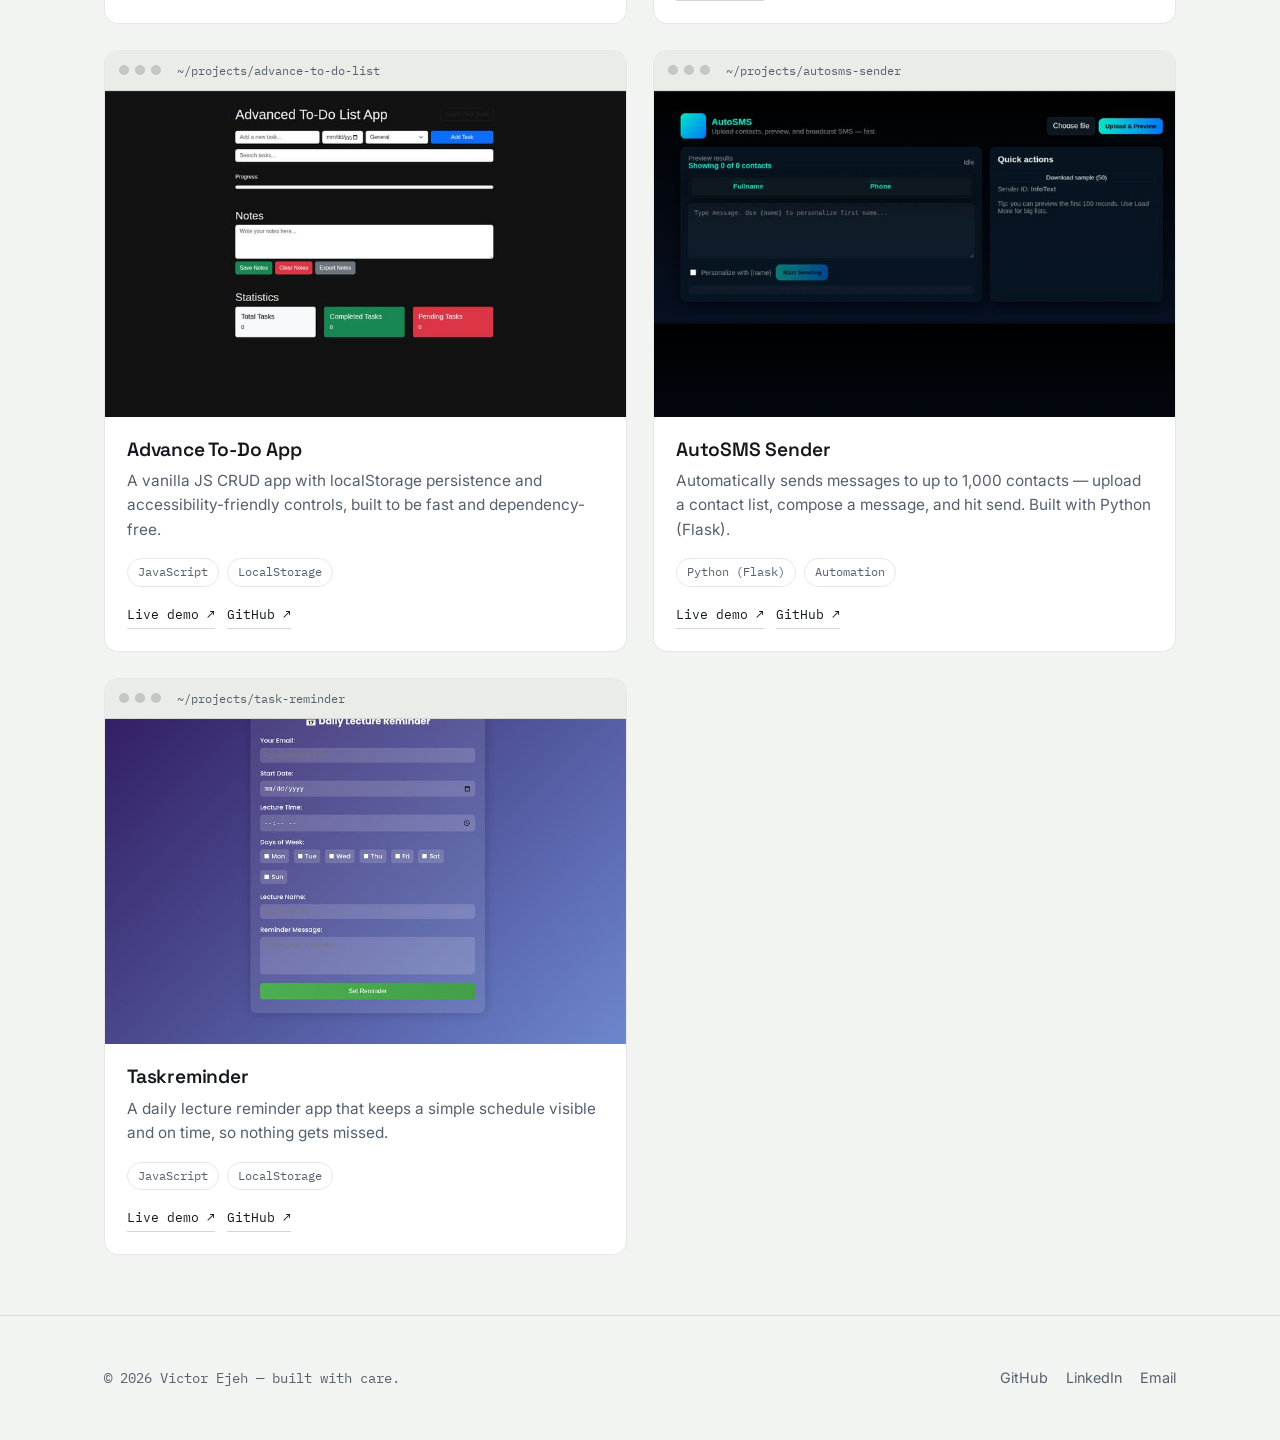
==== commit 054fca0c: "Make project cards open live demos" ====
--- a/projects.html
+++ b/projects.html
@@ -49,7 +49,7 @@
   <section class="container">
     <div class="project-grid">
 
-      <article class="project-card reveal">
+      <article class="project-card reveal" data-project-url="https://ascii-forge-studio.lovable.app/" tabindex="0" role="link" aria-label="Open ascii studio live demo">
         <div class="window-bar">
           <span class="window-dots"><span></span><span></span><span></span></span>
           <span class="window-path">~/projects/ascii-studio</span>
@@ -75,7 +75,7 @@
         </div>
       </article>
 
-      <article class="project-card reveal">
+      <article class="project-card reveal" data-project-url="https://klavier-eight.vercel.app/" tabindex="0" role="link" aria-label="Open klavier live demo">
         <div class="window-bar">
           <span class="window-dots"><span></span><span></span><span></span></span>
           <span class="window-path">~/projects/klavier</span>
@@ -97,7 +97,7 @@
         </div>
       </article>
 
-      <article class="project-card reveal">
+      <article class="project-card reveal" data-project-url="https://cyberascend-africa.vercel.app/" tabindex="0" role="link" aria-label="Open cyberascend africa live demo">
         <div class="window-bar">
           <span class="window-dots"><span></span><span></span><span></span></span>
           <span class="window-path">~/projects/cyberascend-africa</span>
@@ -120,7 +120,7 @@
         </div>
       </article>
 
-      <article class="project-card reveal">
+      <article class="project-card reveal" data-project-url="https://getlearnflow.lovable.app/" tabindex="0" role="link" aria-label="Open learnflow live demo">
         <div class="window-bar">
           <span class="window-dots"><span></span><span></span><span></span></span>
           <span class="window-path">~/projects/learnflow</span>
@@ -142,7 +142,7 @@
         </div>
       </article>
 
-      <article class="project-card reveal">
+      <article class="project-card reveal" data-project-url="https://advance-to-do-list-zeta.vercel.app/" tabindex="0" role="link" aria-label="Open advance to do list live demo">
         <div class="window-bar">
           <span class="window-dots"><span></span><span></span><span></span></span>
           <span class="window-path">~/projects/advance-to-do-list</span>
@@ -164,7 +164,7 @@
         </div>
       </article>
 
-      <article class="project-card reveal">
+      <article class="project-card reveal" data-project-url="https://auto-sms-eight.vercel.app/" tabindex="0" role="link" aria-label="Open autosms sender live demo">
         <div class="window-bar">
           <span class="window-dots"><span></span><span></span><span></span></span>
           <span class="window-path">~/projects/autosms-sender</span>
@@ -186,7 +186,7 @@
         </div>
       </article>
 
-      <article class="project-card reveal">
+      <article class="project-card reveal" data-project-url="https://taskreminderi.vercel.app/" tabindex="0" role="link" aria-label="Open task reminder live demo">
         <div class="window-bar">
           <span class="window-dots"><span></span><span></span><span></span></span>
           <span class="window-path">~/projects/task-reminder</span>
@@ -223,6 +223,25 @@
   </div>
 </footer>
 
+
+<script>
+  document.querySelectorAll('[data-project-url]').forEach(function(card) {
+    function openDemo() {
+      window.open(card.dataset.projectUrl, '_blank', 'noopener,noreferrer');
+    }
+    card.addEventListener('click', function(event) {
+      if (event.target.closest('a, button')) return;
+      openDemo();
+    });
+    card.addEventListener('keydown', function(event) {
+      if (event.key === 'Enter' || event.key === ' ') {
+        if (event.target.closest('a, button')) return;
+        event.preventDefault();
+        openDemo();
+      }
+    });
+  });
+</script>
 <script src="script.js"></script>
 <script src="motion.js"></script>
 </body>
